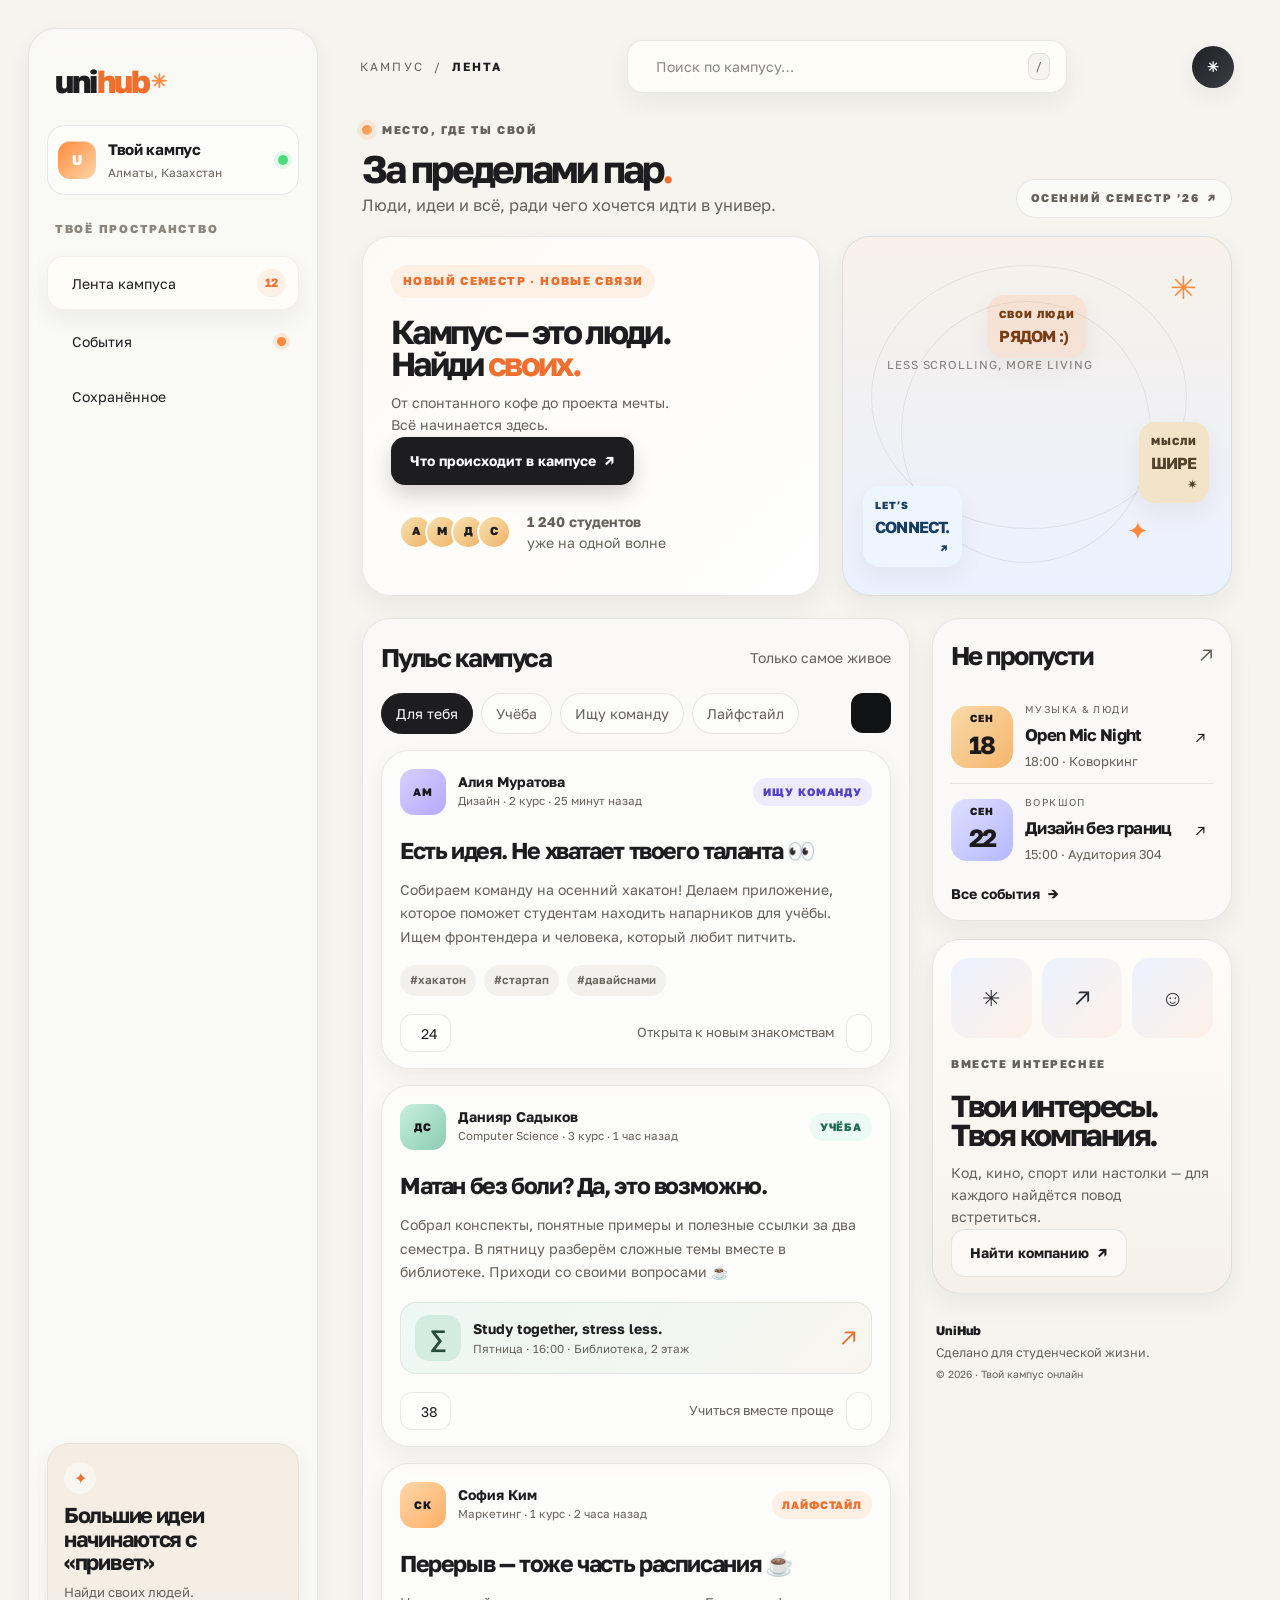
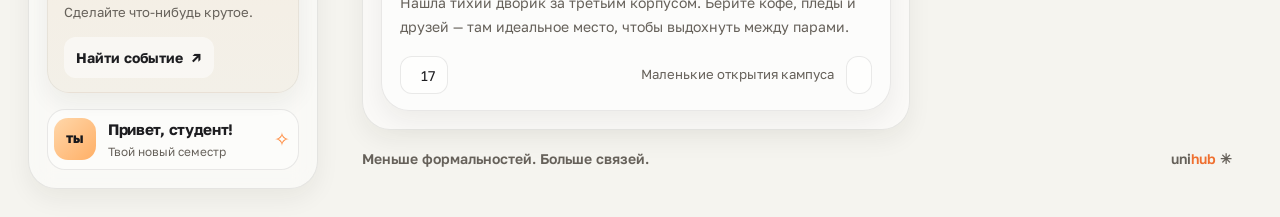
==== frontend/index.html @ 452364a5 "added css and html frontend" ====
<!DOCTYPE html>
<html lang="ru">
  <head>
    <meta charset="UTF-8" />
    <meta name="viewport" content="width=device-width, initial-scale=1" />
    <meta name="theme-color" content="#f5f4ef" />
    <title>UniHub — твой кампус, твои люди</title>
    <link rel="stylesheet" href="styles.css" />
    <script src="app.js" defer></script>
  </head>
  <body data-page="feed">
    <aside class="sidebar">
      <a class="logo" href="index.html" aria-label="UniHub — главная">
        uni<span>hub</span><i>✳</i>
      </a>

      <div class="campus">
        <span class="campus-icon">U</span>
        <div>
          <b>Твой кампус</b>
          <small>Алматы, Казахстан</small>
        </div>
        <span class="online-dot"></span>
      </div>

      <p class="nav-label">ТВОЁ ПРОСТРАНСТВО</p>

      <nav>
        <a class="nav-item active" href="index.html" aria-current="page">
          <i data-icon="grid"></i>Лента кампуса<span class="nav-count">12</span>
        </a>
        <a class="nav-item" href="events.html">
          <i data-icon="calendar"></i>События<span class="new-dot"></span>
        </a>
        <button class="nav-item" data-saved-toggle>
          <i data-icon="bookmark"></i>Сохранённое
        </button>
      </nav>

      <div class="sidebar-bottom">
        <div class="join-card">
          <span>✦</span>
          <h3>Большие идеи<br />начинаются с «привет»</h3>
          <p>Найди своих людей.<br />Сделайте что-нибудь крутое.</p>
          <a href="events.html">Найти событие <span>↗</span></a>
        </div>

        <div class="profile">
          <div class="avatar avatar-orange">ТЫ</div>
          <div>
            <b>Привет, студент!</b>
            <small>Твой новый семестр</small>
          </div>
          <span class="profile-star">✧</span>
        </div>
      </div>
    </aside>

    <div class="workspace">
      <header class="topbar">
        <div class="breadcrumb">Кампус <span>/</span> <b>Лента</b></div>

        <label class="search">
          <i data-icon="search"></i>
          <input type="search" id="search" placeholder="Поиск по кампусу…" aria-label="Поиск постов" />
          <kbd> / </kbd>
        </label>

        <a class="top-avatar" href="events.html" aria-label="Перейти к событиям">✳</a>
      </header>

      <main>
        <div class="page-heading">
          <div>
            <div class="eyebrow"><span></span> МЕСТО, ГДЕ ТЫ СВОЙ</div>
            <h1>За пределами пар<span class="orange">.</span></h1>
            <p>Люди, идеи и всё, ради чего хочется идти в универ.</p>
          </div>
          <span class="semester">ОСЕННИЙ СЕМЕСТР ’26 <span>↗</span></span>
        </div>

        <section class="hero">
          <div class="hero-copy">
            <span class="pill">НОВЫЙ СЕМЕСТР · НОВЫЕ СВЯЗИ</span>
            <h2>Кампус — это люди.<br />Найди <em>своих.</em></h2>
            <p>От спонтанного кофе до проекта мечты.<br />Всё начинается здесь.</p>
            <a class="button button-dark" href="events.html">Что происходит в кампусе <span>↗</span></a>

            <div class="hero-members">
              <div class="avatar-stack">
                <span>А</span>
                <span>М</span>
                <span>Д</span>
                <span>С</span>
              </div>
              <p><b>1 240 студентов</b><br />уже на одной волне</p>
            </div>
          </div>

          <div class="hero-art" aria-hidden="true">
            <div class="orbit orbit-one"></div>
            <div class="orbit orbit-two"></div>
            <span class="art-spark">✳</span>
            <div class="sticker sticker-blue">let’s<br /><b>connect.</b><span>↗</span></div>
            <div class="sticker sticker-cream">МЫСЛИ<br /><b>ШИРЕ</b><span>✷</span></div>
            <div class="sticker sticker-orange">свои люди<br /><b>рядом :)</b></div>
            <span class="art-note">less scrolling, more living</span>
            <span class="little-star">✦</span>
          </div>
        </section>

        <div class="content-columns">
          <section class="feed-section">
            <div class="section-heading">
              <h2>Пульс кампуса <span class="live-dot"></span></h2>
              <span class="muted">Только самое живое</span>
            </div>

            <div class="feed-toolbar">
              <div class="tabs" role="group" aria-label="Категории постов">
                <button class="selected" data-filter="all">Для тебя</button>
                <button data-filter="study">Учёба</button>
                <button data-filter="people">Ищу команду</button>
                <button data-filter="life">Лайфстайл</button>
              </div>

              <button class="square-button" id="compose" aria-label="Написать пост">
                <i data-icon="plus"></i>
              </button>
            </div>

            <div id="posts">
              <article class="post" data-category="people" data-id="team">
                <div class="post-author">
                  <div class="avatar avatar-purple">АМ</div>
                  <div>
                    <b>Алия Муратова</b>
                    <small>Дизайн · 2 курс <span>· 25 минут назад</span></small>
                  </div>
                  <span class="tag tag-purple">Ищу команду</span>
                </div>
                <h3>Есть идея. Не хватает твоего таланта 👀</h3>
                <p>
                  Собираем команду на осенний хакатон! Делаем приложение, которое поможет студентам находить напарников для учёбы.
                  Ищем фронтендера и человека, который любит питчить.
                </p>
                <div class="post-tags">
                  <span>#хакатон</span>
                  <span>#стартап</span>
                  <span>#давайснами</span>
                </div>
                <div class="post-footer">
                  <button class="like-button" aria-pressed="false" data-count="24">
                    <i data-icon="heart"></i><span>24</span>
                  </button>
                  <span class="post-note">Открыта к новым знакомствам</span>
                  <button class="save-button" aria-label="Сохранить пост" aria-pressed="false">
                    <i data-icon="bookmark"></i>
                  </button>
                </div>
              </article>

              <article class="post" data-category="study" data-id="study">
                <div class="post-author">
                  <div class="avatar avatar-green">ДС</div>
                  <div>
                    <b>Данияр Садыков</b>
                    <small>Computer Science · 3 курс <span>· 1 час назад</span></small>
                  </div>
                  <span class="tag tag-green">Учёба</span>
                </div>
                <h3>Матан без боли? Да, это возможно.</h3>
                <p>
                  Собрал конспекты, понятные примеры и полезные ссылки за два семестра. В пятницу разберём сложные темы вместе в библиотеке.
                  Приходи со своими вопросами ☕
                </p>
                <div class="study-banner">
                  <div class="book-icon">∑</div>
                  <div>
                    <b>Study together, stress less.</b>
                    <small>Пятница · 16:00 · Библиотека, 2 этаж</small>
                  </div>
                  <span>↗</span>
                </div>
                <div class="post-footer">
                  <button class="like-button" aria-pressed="false" data-count="38">
                    <i data-icon="heart"></i><span>38</span>
                  </button>
                  <span class="post-note">Учиться вместе проще</span>
                  <button class="save-button" aria-label="Сохранить пост" aria-pressed="false">
                    <i data-icon="bookmark"></i>
                  </button>
                </div>
              </article>

              <article class="post" data-category="life" data-id="coffee">
                <div class="post-author">
                  <div class="avatar avatar-orange">СК</div>
                  <div>
                    <b>София Ким</b>
                    <small>Маркетинг · 1 курс <span>· 2 часа назад</span></small>
                  </div>
                  <span class="tag tag-orange">Лайфстайл</span>
                </div>
                <h3>Перерыв — тоже часть расписания ☕</h3>
                <p>
                  Нашла тихий дворик за третьим корпусом. Берите кофе, пледы и друзей — там идеальное место, чтобы выдохнуть между парами.
                </p>
                <div class="post-footer">
                  <button class="like-button" aria-pressed="false" data-count="17">
                    <i data-icon="heart"></i><span>17</span>
                  </button>
                  <span class="post-note">Маленькие открытия кампуса</span>
                  <button class="save-button" aria-label="Сохранить пост" aria-pressed="false">
                    <i data-icon="bookmark"></i>
                  </button>
                </div>
              </article>
            </div>

            <p class="empty-state" hidden>Пока ничего нет. Попробуй другую категорию или запрос.</p>
          </section>

          <aside class="right-rail">
            <section class="upcoming">
              <div class="section-heading">
                <h2>Не пропусти</h2>
                <a href="events.html" aria-label="Все события">↗</a>
              </div>

              <a href="events.html#open-mic" class="mini-event">
                <div class="date-box">
                  <small>СЕН</small>
                  <b>18</b>
                </div>
                <div>
                  <span class="event-type">МУЗЫКА & ЛЮДИ</span>
                  <h3>Open Mic Night</h3>
                  <p>18:00 · Коворкинг</p>
                </div>
                <span>↗</span>
              </a>

              <a href="events.html#design" class="mini-event">
                <div class="date-box purple">
                  <small>СЕН</small>
                  <b>22</b>
                </div>
                <div>
                  <span class="event-type">ВОРКШОП</span>
                  <h3>Дизайн без границ</h3>
                  <p>15:00 · Аудитория 304</p>
                </div>
                <span>↗</span>
              </a>

              <a class="text-link" href="events.html">Все события <span>→</span></a>
            </section>

            <section class="community-card">
              <div class="community-art" aria-hidden="true">
                <span>✳</span>
                <span>↗</span>
                <span>☺</span>
              </div>
              <span class="eyebrow">ВМЕСТЕ ИНТЕРЕСНЕЕ</span>
              <h2>Твои интересы.<br />Твоя компания.</h2>
              <p>Код, кино, спорт или настолки — для каждого найдётся повод встретиться.</p>
              <a href="events.html" class="button button-outline">Найти компанию <span>↗</span></a>
            </section>

            <div class="rail-footer">
              <a href="index.html">UniHub</a>
              <span>Сделано для студенческой жизни.</span>
              <small>© 2026 · Твой кампус онлайн</small>
            </div>
          </aside>
        </div>

        <footer class="page-footer">
          <span>Меньше формальностей. Больше связей.</span>
          <span>uni<span class="orange">hub</span> ✳</span>
        </footer>
      </main>
    </div>

    <dialog id="post-dialog">
      <form id="post-form">
        <div class="section-heading">
          <h2>Что нового?</h2>
          <button type="button" class="square-button" id="close-dialog" aria-label="Закрыть">×</button>
        </div>
        <p class="muted">Поделись идеей со своим кампусом.</p>

        <label>
          Заголовок
          <input name="title" required maxlength="100" placeholder="С чего всё начинается…" />
        </label>

        <label>
          Категория
          <select name="category">
            <option value="people">Ищу команду</option>
            <option value="study">Учёба</option>
            <option value="life">Лайфстайл</option>
          </select>
        </label>

        <label>
          Твой пост
          <textarea name="body" required maxlength="1500" rows="5" placeholder="Расскажи чуть больше"></textarea>
        </label>

        <p class="demo-note">Деморежим: пост сохранится только в этом браузере.</p>
        <button class="button button-dark" type="submit">Опубликовать <span>↗</span></button>
      </form>
    </dialog>

    <div class="toast" role="status"></div>
  </body>
</html>
---- frontend/styles.css ----
@import url('https://fonts.googleapis.com/css2?family=Golos+Text:wght@400;500;600;700;800;900&display=swap');
:root {
  --bg: #f5f4ef;
  --panel: #fffdf8;
  --panel-strong: #f1efe9;
  --panel-soft: #f9f6f0;
  --card: #ffffff;
  --ink: #1d1d20;
  --muted: #66615a;
  --line: rgba(25, 25, 28, 0.09);
  --shadow: 0 18px 38px rgba(32, 26, 18, 0.08);
  --shadow-soft: 0 10px 24px rgba(32, 26, 18, 0.06);
  --orange: #ff8a3d;
  --orange-deep: #ef6f2f;
  --orange-soft: #fff0e6;
  --purple: #9d8dff;
  --purple-soft: #efebff;
  --green: #8bcbb2;
  --green-soft: #ebfaf4;
  --blue: #7db7ff;
  --blue-soft: #edf5ff;
  --cream: #f3e4c9;
  --brown: #3d2c1d;
  --radius-xl: 28px;
  --radius-lg: 20px;
  --radius-md: 14px;
  --radius-sm: 10px;
}

* {
  box-sizing: border-box;
}

html {
  scroll-behavior: smooth;
}

body {
  margin: 0;
  min-height: 100vh;
  background: var(--bg);
  color: var(--ink);
  font-family: 'Golos Text', Arial, sans-serif;
  font-size: 14px;
  line-height: 1.5;
}

a,
button,
input,
textarea,
select {
  font: inherit;
}

a {
  color: inherit;
  text-decoration: none;
}

button,
input,
textarea,
select {
  border: none;
  background: none;
}

img,
svg {
  display: block;
  max-width: 100%;
}

svg {
  width: 18px;
  height: 18px;
}

body[data-page="feed"],
body[data-page="events"] {
  display: flex;
  gap: 24px;
  padding: 28px;
}

.sidebar {
  width: 290px;
  flex-shrink: 0;
  background: rgba(255, 255, 255, 0.42);
  border: 1px solid var(--line);
  border-radius: var(--radius-xl);
  box-shadow: var(--shadow-soft);
  padding: 22px 18px 18px;
  display: flex;
  flex-direction: column;
  gap: 18px;
  backdrop-filter: blur(12px);
}

.logo {
  display: inline-flex;
  align-items: center;
  gap: 2px;
  font-size: 2rem;
  font-weight: 800;
  letter-spacing: -0.07em;
  padding: 6px 8px 2px;
}

.logo span {
  color: var(--orange-deep);
}

.logo i {
  color: var(--orange);
  font-style: normal;
  font-size: 1.2rem;
}

.campus {
  display: flex;
  align-items: center;
  gap: 12px;
  padding: 12px 10px;
  border: 1px solid var(--line);
  border-radius: 18px;
  background: rgba(255, 255, 255, 0.48);
}

.campus-icon {
  width: 38px;
  height: 38px;
  border-radius: 12px;
  display: grid;
  place-items: center;
  background: linear-gradient(135deg, var(--orange), #ffd7a7);
  color: #fff;
  font-weight: 800;
  box-shadow: inset 0 1px 0 rgba(255, 255, 255, 0.5);
}

.campus b,
.profile b {
  display: block;
  font-size: 0.95rem;
  letter-spacing: -0.02em;
}

.campus small,
.profile small {
  color: var(--muted);
  font-size: 0.74rem;
}

.online-dot {
  width: 10px;
  height: 10px;
  margin-left: auto;
  border-radius: 50%;
  background: #4ddc7d;
  box-shadow: 0 0 0 4px rgba(77, 220, 125, 0.15);
}

.nav-label {
  margin: 8px 8px 0;
  color: #8d867d;
  font-size: 0.72rem;
  font-weight: 800;
  letter-spacing: 0.15em;
}

nav {
  display: flex;
  flex-direction: column;
  gap: 8px;
}

.nav-item {
  position: relative;
  width: 100%;
  display: flex;
  align-items: center;
  gap: 10px;
  border: 1px solid transparent;
  border-radius: 16px;
  padding: 12px 12px 12px 14px;
  background: transparent;
  color: var(--ink);
  cursor: pointer;
  transition: 0.2s ease;
  text-align: left;
}

.nav-item:hover {
  background: rgba(255, 255, 255, 0.5);
  border-color: var(--line);
}

.nav-item.active {
  background: var(--panel);
  border-color: rgba(25, 25, 28, 0.06);
  box-shadow: var(--shadow-soft);
}

.nav-item svg {
  width: 17px;
  height: 17px;
  color: #38312d;
}

.nav-count,
.new-dot {
  margin-left: auto;
}

.nav-count {
  min-width: 28px;
  height: 28px;
  padding: 0 8px;
  display: grid;
  place-items: center;
  border-radius: 999px;
  background: var(--orange-soft);
  color: var(--orange-deep);
  font-size: 0.75rem;
  font-weight: 700;
}

.new-dot {
  width: 9px;
  height: 9px;
  border-radius: 50%;
  background: var(--orange);
  box-shadow: 0 0 0 4px rgba(255, 138, 61, 0.15);
}

.sidebar-bottom {
  margin-top: auto;
  display: flex;
  flex-direction: column;
  gap: 16px;
}

.join-card {
  background: linear-gradient(180deg, #f6ede2, #f3f0e8);
  border: 1px solid rgba(27, 22, 15, 0.06);
  border-radius: 22px;
  padding: 18px 16px 14px;
  box-shadow: var(--shadow-soft);
}

.join-card > span {
  display: inline-flex;
  width: 32px;
  height: 32px;
  border-radius: 50%;
  align-items: center;
  justify-content: center;
  background: rgba(255, 255, 255, 0.45);
  color: var(--orange-deep);
  font-size: 1rem;
}

.join-card h3 {
  margin: 10px 0 8px;
  font-size: 1.35rem;
  line-height: 1.1;
  letter-spacing: -0.06em;
}

.join-card p {
  margin: 0;
  font-size: 0.82rem;
  color: var(--muted);
  line-height: 1.5;
}

.join-card a {
  display: inline-flex;
  align-items: center;
  gap: 8px;
  margin-top: 14px;
  padding: 10px 12px;
  border-radius: 12px;
  background: rgba(255, 255, 255, 0.52);
  font-weight: 700;
}

.profile {
  display: flex;
  align-items: center;
  gap: 12px;
  padding: 8px 8px 8px 6px;
  border-radius: 18px;
  background: rgba(255, 255, 255, 0.45);
  border: 1px solid var(--line);
}

.avatar {
  width: 42px;
  height: 42px;
  border-radius: 14px;
  display: grid;
  place-items: center;
  font-size: 0.68rem;
  font-weight: 800;
  letter-spacing: 0.06em;
  color: #17171b;
  background: linear-gradient(135deg, #f9cf8c, #f5b26a);
}

.avatar-orange {
  background: linear-gradient(135deg, #ffd7aa, #ffaf66);
}

.avatar-purple {
  background: linear-gradient(135deg, #d8d0ff, #b5a8ff);
}

.avatar-green {
  background: linear-gradient(135deg, #c9f0de, #8bcbb2);
}

.profile-star {
  margin-left: auto;
  color: var(--orange);
  font-size: 1.2rem;
}

.workspace {
  flex: 1;
  min-width: 0;
}

.topbar {
  display: flex;
  align-items: center;
  justify-content: space-between;
  gap: 18px;
  padding: 12px 18px 18px;
}

.breadcrumb {
  display: inline-flex;
  align-items: center;
  gap: 10px;
  font-size: 0.74rem;
  color: var(--muted);
  text-transform: uppercase;
  letter-spacing: 0.18em;
}

.breadcrumb b {
  color: var(--ink);
}

.search {
  width: min(440px, 100%);
  display: flex;
  align-items: center;
  gap: 10px;
  padding: 12px 16px;
  border: 1px solid var(--line);
  border-radius: 16px;
  background: var(--panel);
  box-shadow: var(--shadow-soft);
}

.search svg {
  color: var(--muted);
}

.search input {
  flex: 1;
  min-width: 0;
  color: var(--ink);
}

.search input::placeholder {
  color: rgba(29, 29, 32, 0.52);
}

.search kbd {
  padding: 4px 7px;
  border-radius: 8px;
  border: 1px solid var(--line);
  background: #f5f4f1;
  color: var(--muted);
  font-family: inherit;
  font-size: 0.72rem;
}

.top-avatar {
  width: 42px;
  height: 42px;
  display: grid;
  place-items: center;
  border-radius: 50%;
  background: linear-gradient(135deg, #1f2025, #3a3d42);
  color: #fff;
  box-shadow: var(--shadow-soft);
  font-weight: 700;
}

main {
  padding: 0 2px 10px;
}

.page-heading {
  display: flex;
  align-items: flex-end;
  justify-content: space-between;
  gap: 16px;
  padding: 8px 18px 0;
}

.eyebrow {
  display: inline-flex;
  align-items: center;
  gap: 10px;
  color: var(--muted);
  font-size: 0.7rem;
  font-weight: 800;
  letter-spacing: 0.14em;
  text-transform: uppercase;
}

.eyebrow span {
  width: 10px;
  height: 10px;
  border-radius: 50%;
  background: linear-gradient(135deg, var(--orange), #ffb476);
  box-shadow: 0 0 0 5px rgba(255, 138, 61, 0.12);
}

.page-heading h1 {
  margin: 10px 0 6px;
  font-size: clamp(2.4rem, 2.8vw, 4.1rem);
  letter-spacing: -0.08em;
  line-height: 0.96;
}

.page-heading p {
  margin: 0;
  color: var(--muted);
  font-size: 1.02rem;
}

.orange {
  color: var(--orange-deep);
}

.semester {
  display: inline-flex;
  align-items: center;
  gap: 8px;
  padding: 10px 14px;
  border: 1px solid var(--line);
  border-radius: 999px;
  background: rgba(255, 255, 255, 0.5);
  color: var(--muted);
  font-size: 0.7rem;
  font-weight: 800;
  letter-spacing: 0.14em;
  text-transform: uppercase;
}

.hero {
  display: grid;
  grid-template-columns: 1.08fr 0.92fr;
  gap: 22px;
  padding: 18px 18px 0;
}

.hero-copy,
.community-card,
.featured-copy,
.event-card,
.post,
.bottom-banner,
.upcoming,
.feed-section {
  background: rgba(255, 255, 255, 0.48);
  border: 1px solid var(--line);
  border-radius: var(--radius-xl);
  box-shadow: var(--shadow-soft);
}

.hero-copy {
  padding: 28px 28px 22px;
  background: linear-gradient(135deg, #fdfaf5 0%, #fff 100%);
}

.pill {
  display: inline-flex;
  align-items: center;
  padding: 8px 12px;
  border-radius: 999px;
  background: var(--orange-soft);
  color: var(--orange-deep);
  font-size: 0.72rem;
  font-weight: 800;
  letter-spacing: 0.12em;
  text-transform: uppercase;
}

.hero-copy h2,
.featured-copy h2,
.community-card h2,
.bottom-banner h2 {
  margin: 18px 0 12px;
  font-size: clamp(2rem, 2.6vw, 3.2rem);
  line-height: 0.96;
  letter-spacing: -0.08em;
}

.hero-copy p,
.featured-copy p,
.community-card p,
.bottom-banner p {
  margin: 0;
  color: var(--muted);
  line-height: 1.6;
}

.hero-copy em {
  font-style: normal;
  color: var(--orange-deep);
}

.button {
  display: inline-flex;
  align-items: center;
  justify-content: center;
  gap: 8px;
  min-height: 48px;
  padding: 0 18px;
  border-radius: 14px;
  border: 1px solid transparent;
  font-weight: 700;
  cursor: pointer;
  transition: transform 0.2s ease, box-shadow 0.2s ease;
}

.button:hover,
.square-button:hover,
.rsvp:hover,
.like-button:hover,
.save-button:hover,
.tabs button:hover {
  transform: translateY(-1px);
}

.button-dark {
  background: #1d1d20;
  color: #fff;
  box-shadow: 0 10px 20px rgba(29, 29, 32, 0.18);
}

.button-outline {
  background: rgba(255, 255, 255, 0.5);
  border-color: var(--line);
}

.hero-members {
  margin-top: 26px;
  display: flex;
  align-items: center;
  gap: 16px;
}

.avatar-stack {
  display: flex;
  align-items: center;
  padding-left: 8px;
}

.avatar-stack span {
  width: 34px;
  height: 34px;
  margin-left: -8px;
  display: grid;
  place-items: center;
  border-radius: 50%;
  border: 2px solid var(--panel);
  background: linear-gradient(135deg, #f7e1b2, #f0b265);
  font-size: 0.72rem;
  font-weight: 800;
}

.avatar-stack span:first-child {
  margin-left: 0;
}

.hero-members p {
  margin: 0;
  color: var(--muted);
  line-height: 1.5;
}

.hero-art {
  position: relative;
  min-height: 360px;
  overflow: hidden;
  border-radius: var(--radius-xl);
  border: 1px solid var(--line);
  background: linear-gradient(180deg, #f7f1e9, #ebf1ff 100%);
  box-shadow: var(--shadow-soft);
}

.orbit {
  position: absolute;
  border-radius: 50%;
  border: 1px solid rgba(25, 25, 28, 0.08);
}

.orbit-one {
  inset: 28px 44px 66px 28px;
}

.orbit-two {
  inset: 64px 80px 32px 58px;
}

.art-spark {
  position: absolute;
  top: 26px;
  right: 34px;
  font-size: 2rem;
  color: var(--orange);
}

.sticker {
  position: absolute;
  display: flex;
  flex-direction: column;
  gap: 2px;
  font-size: 0.64rem;
  text-transform: uppercase;
  letter-spacing: 0.1em;
  font-weight: 800;
  padding: 12px 12px 10px;
  border-radius: 16px;
  box-shadow: var(--shadow-soft);
}

.sticker b {
  letter-spacing: -0.05em;
  font-size: 1rem;
}

.sticker span {
  margin-left: auto;
}

.sticker-blue {
  left: 20px;
  bottom: 28px;
  background: var(--blue-soft);
  color: #173d63;
}

.sticker-cream {
  right: 22px;
  bottom: 92px;
  background: var(--cream);
  color: #52412b;
}

.sticker-orange {
  left: 50%;
  top: 58px;
  transform: translateX(-50%);
  background: rgba(255, 138, 61, 0.14);
  color: #783d12;
}

.art-note {
  position: absolute;
  left: 44px;
  top: 120px;
  color: rgba(29, 29, 32, 0.55);
  font-size: 0.72rem;
  letter-spacing: 0.08em;
  text-transform: uppercase;
}

.little-star {
  position: absolute;
  right: 82px;
  bottom: 44px;
  color: var(--orange);
  font-size: 1.6rem;
}

.content-columns {
  display: grid;
  grid-template-columns: minmax(0, 1.55fr) minmax(300px, 0.7fr);
  gap: 22px;
  padding: 22px 18px 0;
}

.feed-section {
  padding: 20px 18px 18px;
}

.section-heading {
  display: flex;
  align-items: center;
  justify-content: space-between;
  gap: 14px;
  margin-bottom: 16px;
}

.section-heading h2 {
  margin: 0;
  font-size: clamp(1.4rem, 2vw, 1.9rem);
  letter-spacing: -0.06em;
}

.section-heading a {
  color: var(--muted);
  font-size: 1.2rem;
}

.feed-toolbar,
.events-toolbar {
  display: flex;
  align-items: center;
  justify-content: space-between;
  gap: 12px;
  margin-bottom: 16px;
}

.tabs {
  display: flex;
  flex-wrap: wrap;
  gap: 8px;
}

.tabs button {
  padding: 9px 14px;
  border: 1px solid var(--line);
  border-radius: 999px;
  background: rgba(255, 255, 255, 0.45);
  color: var(--muted);
  cursor: pointer;
  transition: 0.2s ease;
}

.tabs button.selected {
  background: #1d1d20;
  border-color: #1d1d20;
  color: #fff;
}

.square-button {
  width: 40px;
  height: 40px;
  display: grid;
  place-items: center;
  border-radius: 12px;
  background: #111214;
  color: #fff;
  cursor: pointer;
}

#posts,
.event-grid {
  display: grid;
  gap: 16px;
}

.post {
  padding: 18px 18px 16px;
}

.post-author {
  display: flex;
  align-items: center;
  gap: 12px;
}

.post-author .avatar {
  width: 46px;
  height: 46px;
}

.post-author b {
  display: block;
  line-height: 1.2;
}

.post-author small {
  display: block;
  color: var(--muted);
  font-size: 0.72rem;
  margin-top: 2px;
}

.tag {
  display: inline-flex;
  align-items: center;
  justify-content: center;
  min-height: 28px;
  margin-left: auto;
  padding: 6px 10px;
  border-radius: 999px;
  font-size: 0.68rem;
  font-weight: 800;
  letter-spacing: 0.08em;
  text-transform: uppercase;
}

.tag-purple {
  background: var(--purple-soft);
  color: #5143c9;
}

.tag-green {
  background: var(--green-soft);
  color: #236b53;
}

.tag-orange {
  background: var(--orange-soft);
  color: var(--orange-deep);
}

.post h3 {
  margin: 18px 0 10px;
  font-size: clamp(1.4rem, 1.8vw, 2rem);
  letter-spacing: -0.06em;
}

.post p {
  margin: 0;
  color: var(--muted);
  line-height: 1.7;
}

.post-tags {
  display: flex;
  flex-wrap: wrap;
  gap: 8px;
  margin-top: 16px;
}

.post-tags span {
  padding: 7px 10px;
  border-radius: 999px;
  background: #f3f1ee;
  color: var(--muted);
  font-size: 0.72rem;
  font-weight: 600;
}

.study-banner {
  display: flex;
  align-items: center;
  gap: 12px;
  margin-top: 18px;
  padding: 12px 14px;
  border-radius: 16px;
  border: 1px solid rgba(25, 25, 28, 0.07);
  background: linear-gradient(135deg, #edf8f4, #f8f5ef);
}

.book-icon {
  width: 46px;
  height: 46px;
  border-radius: 14px;
  display: grid;
  place-items: center;
  background: rgba(139, 203, 178, 0.28);
  color: #284b3e;
  font-size: 1.5rem;
  font-weight: 800;
}

.study-banner b,
.study-banner small {
  display: block;
}

.study-banner small {
  color: var(--muted);
  margin-top: 2px;
}

.study-banner > span {
  margin-left: auto;
  font-size: 1.4rem;
  color: var(--orange-deep);
}

.post-footer {
  display: flex;
  align-items: center;
  gap: 12px;
  margin-top: 18px;
}

.like-button,
.save-button {
  display: inline-flex;
  align-items: center;
  justify-content: center;
  gap: 8px;
  border-radius: 12px;
  border: 1px solid var(--line);
  background: rgba(255, 255, 255, 0.52);
  color: var(--ink);
  cursor: pointer;
  min-height: 38px;
  padding: 0 12px;
}

.like-button[aria-pressed="true"] {
  color: #e75656;
  background: #fff0f0;
  border-color: rgba(231, 86, 86, 0.2);
}

.save-button[aria-pressed="true"] {
  color: #1d1d20;
  background: #f0efe9;
}

.post-note {
  margin-left: auto;
  color: var(--muted);
  font-size: 0.82rem;
}

.empty-state {
  margin: 12px 0 0;
  padding: 14px 16px;
  border: 1px dashed var(--line);
  border-radius: 14px;
  color: var(--muted);
  text-align: center;
}

.right-rail {
  display: flex;
  flex-direction: column;
  gap: 18px;
}

.upcoming,
.community-card {
  padding: 18px 18px 16px;
}

.mini-event {
  display: grid;
  grid-template-columns: 62px minmax(0, 1fr) 18px;
  align-items: center;
  gap: 12px;
  padding: 12px 0;
  border-top: 1px solid var(--line);
}

.mini-event:first-of-type {
  border-top: none;
}

.date-box {
  display: flex;
  flex-direction: column;
  align-items: center;
  justify-content: center;
  width: 62px;
  height: 62px;
  border-radius: 16px;
  background: linear-gradient(135deg, #f9d9a7, #f5b66f);
  color: #1b1a18;
  text-transform: uppercase;
}

.date-box.purple {
  background: linear-gradient(135deg, #dfe0ff, #b4b8ff);
}

.date-box small {
  font-size: 0.64rem;
  font-weight: 800;
  letter-spacing: 0.12em;
}

.date-box b {
  font-size: 1.55rem;
  letter-spacing: -0.08em;
}

.event-type {
  display: block;
  color: var(--muted);
  font-size: 0.62rem;
  line-height: 1.4;
  text-transform: uppercase;
  letter-spacing: 0.14em;
}

.mini-event h3 {
  margin: 6px 0 4px;
  font-size: 1.05rem;
  letter-spacing: -0.04em;
}

.mini-event p {
  margin: 0;
  font-size: 0.8rem;
  color: var(--muted);
}

.text-link {
  display: inline-flex;
  align-items: center;
  gap: 8px;
  margin-top: 6px;
  color: var(--ink);
  font-weight: 700;
}

.community-art {
  display: grid;
  grid-template-columns: repeat(3, 1fr);
  gap: 10px;
  margin-bottom: 14px;
}

.community-art span {
  display: grid;
  place-items: center;
  aspect-ratio: 1;
  border-radius: 18px;
  font-size: 1.4rem;
  background: linear-gradient(135deg, #ecf2ff, #fef1e7);
  color: #2b2f35;
}

.community-card {
  background: linear-gradient(180deg, #fffdf9 0%, #f5f0ea 100%);
}

.community-card h2 {
  font-size: clamp(1.9rem, 2vw, 2.7rem);
}

.rail-footer {
  display: flex;
  flex-direction: column;
  gap: 4px;
  padding: 10px 4px 0;
  color: var(--muted);
  font-size: 0.78rem;
}

.rail-footer a {
  font-weight: 800;
  color: var(--ink);
}

.page-footer {
  display: flex;
  align-items: center;
  justify-content: space-between;
  gap: 16px;
  padding: 18px 18px 10px;
  color: var(--muted);
  font-weight: 600;
}

.event-hero {
  display: grid;
  grid-template-columns: 0.95fr 1.05fr;
  gap: 24px;
  padding: 18px 18px 0;
}

.featured-art {
  position: relative;
  min-height: 360px;
  padding: 18px 18px 16px;
  border-radius: var(--radius-xl);
  background: linear-gradient(160deg, #1d1d20 0%, #292a2f 42%, #4d3c36 100%);
  border: 1px solid rgba(255, 255, 255, 0.08);
  box-shadow: var(--shadow);
  overflow: hidden;
  color: #fff;
}

.poster-top,
.poster-bottom {
  display: flex;
  align-items: center;
  justify-content: space-between;
  font-size: 0.7rem;
  letter-spacing: 0.16em;
  text-transform: uppercase;
  opacity: 0.82;
}

.poster-title {
  margin-top: 34px;
  font-size: clamp(2.8rem, 4vw, 4.3rem);
  line-height: 0.8;
  letter-spacing: -0.08em;
  font-weight: 900;
}

.poster-title span {
  color: #ffb479;
}

.poster-star {
  display: inline-block;
  margin-left: 12px;
  color: #ff9f5a;
}

.poster-bottom {
  position: absolute;
  left: 18px;
  right: 18px;
  bottom: 18px;
}

.featured-copy {
  padding: 22px 22px 18px;
  background: linear-gradient(180deg, #fffdf8, #f7f4ef);
}

.event-meta {
  display: flex;
  flex-wrap: wrap;
  gap: 12px 18px;
  margin-top: 18px;
  color: var(--muted);
  font-size: 0.9rem;
}

.event-meta span {
  display: inline-flex;
  align-items: center;
  gap: 8px;
}

.featured-bottom {
  display: flex;
  align-items: center;
  justify-content: space-between;
  gap: 12px;
  margin-top: 22px;
}

.featured-bottom span {
  color: var(--muted);
  font-size: 0.8rem;
  line-height: 1.5;
}

.events-section {
  padding: 18px 18px 0;
}

.events-section > .section-heading {
  margin-bottom: 18px;
}

.small-count {
  color: var(--orange-deep);
}

.my-events {
  display: inline-flex;
  align-items: center;
  gap: 8px;
  border: 1px solid var(--line);
  border-radius: 999px;
  padding: 9px 12px;
  background: rgba(255, 255, 255, 0.5);
  color: var(--ink);
  cursor: pointer;
}

.my-events span {
  display: inline-grid;
  place-items: center;
  min-width: 20px;
  height: 20px;
  border-radius: 50%;
  background: var(--orange-soft);
  color: var(--orange-deep);
  font-size: 0.7rem;
  font-weight: 800;
}

.event-grid {
  grid-template-columns: repeat(2, minmax(0, 1fr));
}

.event-card {
  overflow: hidden;
}

.event-art {
  position: relative;
  min-height: 180px;
  padding: 16px 16px 14px;
  display: flex;
  flex-direction: column;
  justify-content: space-between;
  border-bottom: 1px solid rgba(25, 25, 28, 0.05);
}

.art-mic {
  background: linear-gradient(160deg, #f6eeeb, #f2d0a4);
}

.art-design {
  background: linear-gradient(160deg, #ebf3ff, #dfe8ff);
}

.art-coffee {
  background: linear-gradient(160deg, #efe9ed, #f7d5d0);
}

.art-sport {
  background: linear-gradient(160deg, #f1f5e6, #dfe9c0);
}

.art-code {
  background: linear-gradient(160deg, #101214, #2d4041);
  color: #f3f4f5;
}

.art-movie {
  background: linear-gradient(160deg, #f5e8dd, #f0c69d);
}

.art-label {
  display: block;
  max-width: 68%;
  font-size: 0.6rem;
  font-weight: 800;
  letter-spacing: 0.12em;
  text-transform: uppercase;
  line-height: 1.4;
}

.event-art b {
  display: block;
  font-size: clamp(1.8rem, 2vw, 2.4rem);
  line-height: 0.9;
  letter-spacing: -0.08em;
}

.art-number {
  position: absolute;
  right: 16px;
  bottom: 52px;
  font-size: 0.9rem;
  font-weight: 800;
  opacity: 0.8;
}

.event-badge {
  position: absolute;
  right: 16px;
  bottom: 14px;
  padding: 7px 8px;
  border-radius: 999px;
  background: rgba(255, 255, 255, 0.7);
  color: #222;
  font-size: 0.62rem;
  font-weight: 800;
  letter-spacing: 0.08em;
  text-transform: uppercase;
}

.design-shapes {
  position: absolute;
  right: 18px;
  top: 16px;
  display: grid;
  grid-template-columns: repeat(2, 22px);
  gap: 8px;
}

.design-shapes span {
  width: 22px;
  height: 22px;
  border-radius: 8px;
  background: rgba(255, 255, 255, 0.76);
  border: 1px solid rgba(25, 25, 28, 0.06);
}

.event-card-body {
  padding: 16px 16px 18px;
}

.event-card-top {
  display: flex;
  align-items: center;
  justify-content: space-between;
  gap: 8px;
  color: var(--muted);
  font-size: 0.72rem;
}

.event-card h3 {
  margin: 14px 0 8px;
  font-size: clamp(1.4rem, 2vw, 1.8rem);
  letter-spacing: -0.06em;
}

.event-card p {
  margin: 0;
  color: var(--muted);
  line-height: 1.5;
}

.card-location {
  display: inline-flex;
  align-items: center;
  gap: 8px;
  margin-top: 14px;
  font-size: 0.8rem;
  color: var(--muted);
}

.card-bottom {
  display: flex;
  align-items: center;
  justify-content: space-between;
  gap: 12px;
  margin-top: 18px;
  color: var(--muted);
  font-size: 0.74rem;
}

.rsvp {
  display: inline-flex;
  align-items: center;
  justify-content: center;
  gap: 8px;
  min-height: 38px;
  padding: 0 14px;
  border: 1px solid rgba(25, 25, 28, 0.12);
  border-radius: 12px;
  background: #1b1c20;
  color: #fff;
  font-weight: 700;
  cursor: pointer;
}

.rsvp[aria-pressed="true"] {
  background: #ebf8ee;
  border-color: rgba(88, 167, 111, 0.2);
  color: #1e5d39;
}

.bottom-banner {
  margin: 18px 18px 0;
  padding: 18px 20px;
  display: flex;
  align-items: center;
  justify-content: space-between;
  gap: 18px;
  background: linear-gradient(135deg, #fffdf8, #f2efe9);
}

.bottom-banner > span {
  display: grid;
  place-items: center;
  width: 50px;
  height: 50px;
  border-radius: 16px;
  background: rgba(255, 138, 61, 0.12);
  color: var(--orange-deep);
  font-size: 1.5rem;
}

.bottom-banner h2 {
  margin: 0 0 4px;
  font-size: clamp(1.7rem, 2.2vw, 2.5rem);
}

.demo-note {
  margin: 12px 18px 0;
  color: var(--muted);
  font-size: 0.76rem;
}

.toast {
  position: fixed;
  right: 28px;
  bottom: 28px;
  padding: 12px 16px;
  border-radius: 12px;
  background: rgba(29, 29, 32, 0.96);
  color: #fff;
  font-size: 0.82rem;
  opacity: 0;
  transform: translateY(12px);
  pointer-events: none;
  transition: opacity 0.18s ease, transform 0.18s ease;
  box-shadow: var(--shadow);
}

.toast.visible {
  opacity: 1;
  transform: translateY(0);
}

#post-dialog {
  width: min(540px, calc(100vw - 32px));
  border: none;
  border-radius: 24px;
  background: #fffdf7;
  box-shadow: 0 30px 60px rgba(17, 17, 18, 0.18);
  padding: 0;
}

#post-dialog::backdrop {
  background: rgba(17, 17, 18, 0.45);
}

#post-form {
  display: flex;
  flex-direction: column;
  gap: 14px;
  padding: 20px 20px 18px;
}

#post-form .section-heading {
  margin-bottom: 0;
}

#post-form label {
  display: flex;
  flex-direction: column;
  gap: 8px;
  color: var(--ink);
  font-weight: 600;
}

#post-form input,
#post-form textarea,
#post-form select {
  width: 100%;
  padding: 12px 14px;
  border: 1px solid var(--line);
  border-radius: 12px;
  background: rgba(245, 244, 239, 0.7);
  color: var(--ink);
  resize: vertical;
}

#post-form button[type="submit"] {
  margin-top: 4px;
}

#close-dialog {
  width: 36px;
  height: 36px;
  border-radius: 10px;
  background: rgba(25, 25, 28, 0.05);
  color: var(--ink);
}

.muted {
  color: var(--muted);
}

[hidden] {
  display: none !important;
}

@media (max-width: 1100px) {
  body[data-page="feed"],
  body[data-page="events"] {
    flex-direction: column;
    padding: 18px;
  }

  .sidebar {
    width: 100%;
  }

  .content-columns,
  .hero,
  .event-hero,
  .event-grid {
    grid-template-columns: 1fr;
  }
}

@media (max-width: 700px) {
  .topbar,
  .page-heading,
  .feed-toolbar,
  .events-toolbar,
  .bottom-banner,
  .featured-bottom {
    flex-direction: column;
    align-items: flex-start;
  }

  .search {
    width: 100%;
  }

  .page-heading,
  .topbar,
  .hero,
  .content-columns,
  .feed-section,
  .event-hero,
  .events-section {
    padding-left: 12px;
    padding-right: 12px;
  }

  .post-author {
    align-items: flex-start;
  }

  .tag {
    margin-left: 0;
  }

  .hero-copy,
  .community-card,
  .featured-copy,
  .upcoming {
    padding-left: 16px;
    padding-right: 16px;
  }

  .bottom-banner {
    margin-left: 12px;
    margin-right: 12px;
  }
}
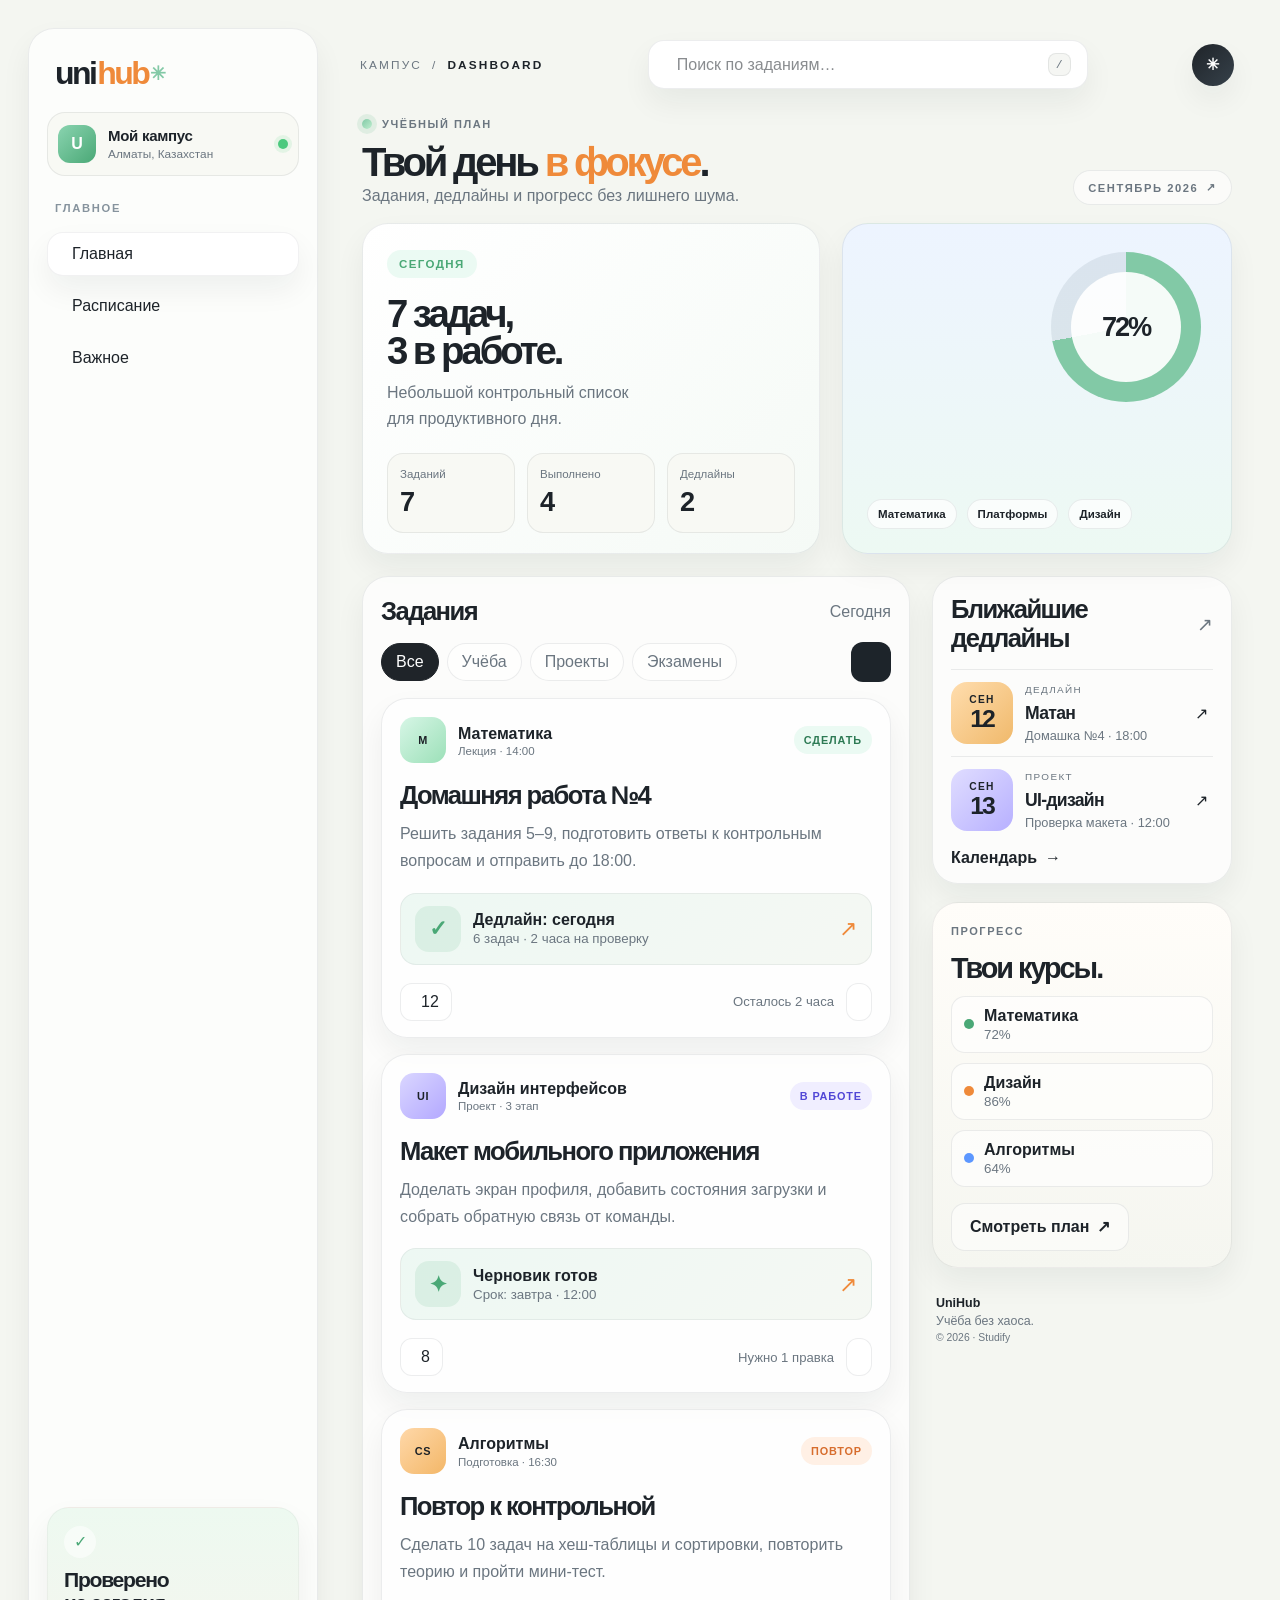
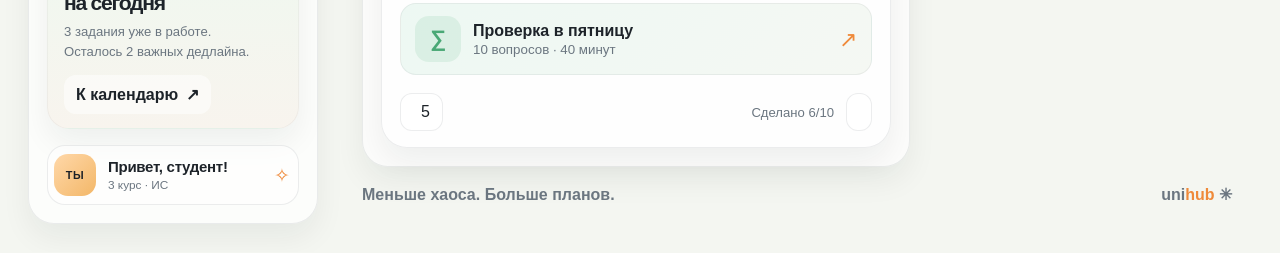
==== commit 75ba268f: "." ====
--- a/frontend/index.html
+++ b/frontend/index.html
@@ -3,8 +3,8 @@
   <head>
     <meta charset="UTF-8" />
     <meta name="viewport" content="width=device-width, initial-scale=1" />
-    <meta name="theme-color" content="#f5f4ef" />
-    <title>UniHub — твой кампус, твои люди</title>
+    <meta name="theme-color" content="#f5f5f2" />
+    <title>UniHub — трекер заданий</title>
     <link rel="stylesheet" href="styles.css" />
     <script src="app.js" defer></script>
   </head>
@@ -17,39 +17,39 @@
       <div class="campus">
         <span class="campus-icon">U</span>
         <div>
-          <b>Твой кампус</b>
+          <b>Мой кампус</b>
           <small>Алматы, Казахстан</small>
         </div>
         <span class="online-dot"></span>
       </div>
 
-      <p class="nav-label">ТВОЁ ПРОСТРАНСТВО</p>
+      <p class="nav-label">ГЛАВНОЕ</p>
 
       <nav>
         <a class="nav-item active" href="index.html" aria-current="page">
-          <i data-icon="grid"></i>Лента кампуса<span class="nav-count">12</span>
+          <i data-icon="grid"></i>Главная
         </a>
         <a class="nav-item" href="events.html">
-          <i data-icon="calendar"></i>События<span class="new-dot"></span>
+          <i data-icon="calendar"></i>Расписание
         </a>
         <button class="nav-item" data-saved-toggle>
-          <i data-icon="bookmark"></i>Сохранённое
+          <i data-icon="bookmark"></i>Важное
         </button>
       </nav>
 
       <div class="sidebar-bottom">
         <div class="join-card">
-          <span>✦</span>
-          <h3>Большие идеи<br />начинаются с «привет»</h3>
-          <p>Найди своих людей.<br />Сделайте что-нибудь крутое.</p>
-          <a href="events.html">Найти событие <span>↗</span></a>
+          <span>✓</span>
+          <h3>Проверено<br />на сегодня</h3>
+          <p>3 задания уже в работе.<br />Осталось 2 важных дедлайна.</p>
+          <a href="events.html">К календарю <span>↗</span></a>
         </div>
 
         <div class="profile">
           <div class="avatar avatar-orange">ТЫ</div>
           <div>
             <b>Привет, студент!</b>
-            <small>Твой новый семестр</small>
+            <small>3 курс · ИС</small>
           </div>
           <span class="profile-star">✧</span>
         </div>
@@ -58,227 +58,251 @@
 
     <div class="workspace">
       <header class="topbar">
-        <div class="breadcrumb">Кампус <span>/</span> <b>Лента</b></div>
+        <div class="breadcrumb">Кампус <span>/</span> <b>Dashboard</b></div>
 
         <label class="search">
           <i data-icon="search"></i>
-          <input type="search" id="search" placeholder="Поиск по кампусу…" aria-label="Поиск постов" />
+          <input type="search" id="search" placeholder="Поиск по заданиям…" aria-label="Поиск заданий" />
           <kbd> / </kbd>
         </label>
 
-        <a class="top-avatar" href="events.html" aria-label="Перейти к событиям">✳</a>
+        <a class="top-avatar" href="events.html" aria-label="Расписание">✳</a>
       </header>
 
       <main>
         <div class="page-heading">
           <div>
-            <div class="eyebrow"><span></span> МЕСТО, ГДЕ ТЫ СВОЙ</div>
-            <h1>За пределами пар<span class="orange">.</span></h1>
-            <p>Люди, идеи и всё, ради чего хочется идти в универ.</p>
+            <div class="eyebrow"><span></span> УЧЁБНЫЙ ПЛАН</div>
+            <h1>Твой день <span class="orange">в фокусе</span>.</h1>
+            <p>Задания, дедлайны и прогресс без лишнего шума.</p>
           </div>
-          <span class="semester">ОСЕННИЙ СЕМЕСТР ’26 <span>↗</span></span>
-        </div>
-
-        <section class="hero">
+          <span class="semester">СЕНТЯБРЬ 2026 <span>↗</span></span>
+        </div>
+
+        <section class="hero tracker-hero">
           <div class="hero-copy">
-            <span class="pill">НОВЫЙ СЕМЕСТР · НОВЫЕ СВЯЗИ</span>
-            <h2>Кампус — это люди.<br />Найди <em>своих.</em></h2>
-            <p>От спонтанного кофе до проекта мечты.<br />Всё начинается здесь.</p>
-            <a class="button button-dark" href="events.html">Что происходит в кампусе <span>↗</span></a>
-
-            <div class="hero-members">
-              <div class="avatar-stack">
-                <span>А</span>
-                <span>М</span>
-                <span>Д</span>
-                <span>С</span>
-              </div>
-              <p><b>1 240 студентов</b><br />уже на одной волне</p>
+            <span class="pill">СЕГОДНЯ</span>
+            <h2>7 задач,<br />3 в работе.</h2>
+            <p>Небольшой контрольный список<br />для продуктивного дня.</p>
+
+            <div class="stats-row">
+              <div class="mini-stat">
+                <span>Заданий</span>
+                <b>7</b>
+              </div>
+              <div class="mini-stat">
+                <span>Выполнено</span>
+                <b>4</b>
+              </div>
+              <div class="mini-stat">
+                <span>Дедлайны</span>
+                <b>2</b>
+              </div>
             </div>
           </div>
 
-          <div class="hero-art" aria-hidden="true">
-            <div class="orbit orbit-one"></div>
-            <div class="orbit orbit-two"></div>
-            <span class="art-spark">✳</span>
-            <div class="sticker sticker-blue">let’s<br /><b>connect.</b><span>↗</span></div>
-            <div class="sticker sticker-cream">МЫСЛИ<br /><b>ШИРЕ</b><span>✷</span></div>
-            <div class="sticker sticker-orange">свои люди<br /><b>рядом :)</b></div>
-            <span class="art-note">less scrolling, more living</span>
-            <span class="little-star">✦</span>
+          <div class="hero-art tracker-art" aria-hidden="true">
+            <div class="progress-ring">
+              <span>72%</span>
+            </div>
+            <div class="track-list">
+              <span>Математика</span>
+              <span>Платформы</span>
+              <span>Дизайн</span>
+            </div>
           </div>
         </section>
 
         <div class="content-columns">
           <section class="feed-section">
             <div class="section-heading">
-              <h2>Пульс кампуса <span class="live-dot"></span></h2>
-              <span class="muted">Только самое живое</span>
+              <h2>Задания</h2>
+              <span class="muted">Сегодня</span>
             </div>
 
             <div class="feed-toolbar">
-              <div class="tabs" role="group" aria-label="Категории постов">
-                <button class="selected" data-filter="all">Для тебя</button>
+              <div class="tabs" role="group" aria-label="Категории заданий">
+                <button class="selected" data-filter="all">Все</button>
                 <button data-filter="study">Учёба</button>
-                <button data-filter="people">Ищу команду</button>
-                <button data-filter="life">Лайфстайл</button>
-              </div>
-
-              <button class="square-button" id="compose" aria-label="Написать пост">
+                <button data-filter="project">Проекты</button>
+                <button data-filter="exam">Экзамены</button>
+              </div>
+
+              <button class="square-button" id="compose" aria-label="Добавить задание">
                 <i data-icon="plus"></i>
               </button>
             </div>
 
             <div id="posts">
-              <article class="post" data-category="people" data-id="team">
+              <article class="post" data-category="study" data-id="math">
                 <div class="post-author">
-                  <div class="avatar avatar-purple">АМ</div>
-                  <div>
-                    <b>Алия Муратова</b>
-                    <small>Дизайн · 2 курс <span>· 25 минут назад</span></small>
-                  </div>
-                  <span class="tag tag-purple">Ищу команду</span>
-                </div>
-                <h3>Есть идея. Не хватает твоего таланта 👀</h3>
-                <p>
-                  Собираем команду на осенний хакатон! Делаем приложение, которое поможет студентам находить напарников для учёбы.
-                  Ищем фронтендера и человека, который любит питчить.
-                </p>
-                <div class="post-tags">
-                  <span>#хакатон</span>
-                  <span>#стартап</span>
-                  <span>#давайснами</span>
+                  <div class="avatar avatar-green">М</div>
+                  <div>
+                    <b>Математика</b>
+                    <small>Лекция · 14:00</small>
+                  </div>
+                  <span class="tag tag-green">Сделать</span>
+                </div>
+                <h3>Домашняя работа №4</h3>
+                <p>Решить задания 5–9, подготовить ответы к контрольным вопросам и отправить до 18:00.</p>
+                <div class="study-banner">
+                  <div class="book-icon">✓</div>
+                  <div>
+                    <b>Дедлайн: сегодня</b>
+                    <small>6 задач · 2 часа на проверку</small>
+                  </div>
+                  <span>↗</span>
                 </div>
                 <div class="post-footer">
-                  <button class="like-button" aria-pressed="false" data-count="24">
-                    <i data-icon="heart"></i><span>24</span>
-                  </button>
-                  <span class="post-note">Открыта к новым знакомствам</span>
-                  <button class="save-button" aria-label="Сохранить пост" aria-pressed="false">
+                  <button class="like-button" aria-pressed="false" data-count="12">
+                    <i data-icon="heart"></i><span>12</span>
+                  </button>
+                  <span class="post-note">Осталось 2 часа</span>
+                  <button class="save-button" aria-label="Сохранить" aria-pressed="false">
                     <i data-icon="bookmark"></i>
                   </button>
                 </div>
               </article>
 
-              <article class="post" data-category="study" data-id="study">
+              <article class="post" data-category="project" data-id="ui">
                 <div class="post-author">
-                  <div class="avatar avatar-green">ДС</div>
-                  <div>
-                    <b>Данияр Садыков</b>
-                    <small>Computer Science · 3 курс <span>· 1 час назад</span></small>
-                  </div>
-                  <span class="tag tag-green">Учёба</span>
-                </div>
-                <h3>Матан без боли? Да, это возможно.</h3>
-                <p>
-                  Собрал конспекты, понятные примеры и полезные ссылки за два семестра. В пятницу разберём сложные темы вместе в библиотеке.
-                  Приходи со своими вопросами ☕
-                </p>
+                  <div class="avatar avatar-purple">UI</div>
+                  <div>
+                    <b>Дизайн интерфейсов</b>
+                    <small>Проект · 3 этап</small>
+                  </div>
+                  <span class="tag tag-purple">В работе</span>
+                </div>
+                <h3>Макет мобильного приложения</h3>
+                <p>Доделать экран профиля, добавить состояния загрузки и собрать обратную связь от команды.</p>
+                <div class="study-banner">
+                  <div class="book-icon">✦</div>
+                  <div>
+                    <b>Черновик готов</b>
+                    <small>Срок: завтра · 12:00</small>
+                  </div>
+                  <span>↗</span>
+                </div>
+                <div class="post-footer">
+                  <button class="like-button" aria-pressed="false" data-count="8">
+                    <i data-icon="heart"></i><span>8</span>
+                  </button>
+                  <span class="post-note">Нужно 1 правка</span>
+                  <button class="save-button" aria-label="Сохранить" aria-pressed="false">
+                    <i data-icon="bookmark"></i>
+                  </button>
+                </div>
+              </article>
+
+              <article class="post" data-category="exam" data-id="cs">
+                <div class="post-author">
+                  <div class="avatar avatar-orange">CS</div>
+                  <div>
+                    <b>Алгоритмы</b>
+                    <small>Подготовка · 16:30</small>
+                  </div>
+                  <span class="tag tag-orange">Повтор</span>
+                </div>
+                <h3>Повтор к контрольной</h3>
+                <p>Сделать 10 задач на хеш-таблицы и сортировки, повторить теорию и пройти мини-тест.</p>
                 <div class="study-banner">
                   <div class="book-icon">∑</div>
                   <div>
-                    <b>Study together, stress less.</b>
-                    <small>Пятница · 16:00 · Библиотека, 2 этаж</small>
+                    <b>Проверка в пятницу</b>
+                    <small>10 вопросов · 40 минут</small>
                   </div>
                   <span>↗</span>
                 </div>
                 <div class="post-footer">
-                  <button class="like-button" aria-pressed="false" data-count="38">
-                    <i data-icon="heart"></i><span>38</span>
-                  </button>
-                  <span class="post-note">Учиться вместе проще</span>
-                  <button class="save-button" aria-label="Сохранить пост" aria-pressed="false">
+                  <button class="like-button" aria-pressed="false" data-count="5">
+                    <i data-icon="heart"></i><span>5</span>
+                  </button>
+                  <span class="post-note">Сделано 6/10</span>
+                  <button class="save-button" aria-label="Сохранить" aria-pressed="false">
                     <i data-icon="bookmark"></i>
                   </button>
                 </div>
               </article>
-
-              <article class="post" data-category="life" data-id="coffee">
-                <div class="post-author">
-                  <div class="avatar avatar-orange">СК</div>
-                  <div>
-                    <b>София Ким</b>
-                    <small>Маркетинг · 1 курс <span>· 2 часа назад</span></small>
-                  </div>
-                  <span class="tag tag-orange">Лайфстайл</span>
-                </div>
-                <h3>Перерыв — тоже часть расписания ☕</h3>
-                <p>
-                  Нашла тихий дворик за третьим корпусом. Берите кофе, пледы и друзей — там идеальное место, чтобы выдохнуть между парами.
-                </p>
-                <div class="post-footer">
-                  <button class="like-button" aria-pressed="false" data-count="17">
-                    <i data-icon="heart"></i><span>17</span>
-                  </button>
-                  <span class="post-note">Маленькие открытия кампуса</span>
-                  <button class="save-button" aria-label="Сохранить пост" aria-pressed="false">
-                    <i data-icon="bookmark"></i>
-                  </button>
-                </div>
-              </article>
-            </div>
-
-            <p class="empty-state" hidden>Пока ничего нет. Попробуй другую категорию или запрос.</p>
+            </div>
+
+            <p class="empty-state" hidden>Пока ничего нет. Попробуй другой фильтр.</p>
           </section>
 
           <aside class="right-rail">
             <section class="upcoming">
               <div class="section-heading">
-                <h2>Не пропусти</h2>
-                <a href="events.html" aria-label="Все события">↗</a>
-              </div>
-
-              <a href="events.html#open-mic" class="mini-event">
+                <h2>Ближайшие дедлайны</h2>
+                <a href="events.html" aria-label="Календарь">↗</a>
+              </div>
+
+              <div class="mini-event">
                 <div class="date-box">
                   <small>СЕН</small>
-                  <b>18</b>
+                  <b>12</b>
                 </div>
                 <div>
-                  <span class="event-type">МУЗЫКА & ЛЮДИ</span>
-                  <h3>Open Mic Night</h3>
-                  <p>18:00 · Коворкинг</p>
+                  <span class="event-type">ДЕДЛАЙН</span>
+                  <h3>Матан</h3>
+                  <p>Домашка №4 · 18:00</p>
                 </div>
                 <span>↗</span>
-              </a>
-
-              <a href="events.html#design" class="mini-event">
+              </div>
+
+              <div class="mini-event">
                 <div class="date-box purple">
                   <small>СЕН</small>
-                  <b>22</b>
+                  <b>13</b>
                 </div>
                 <div>
-                  <span class="event-type">ВОРКШОП</span>
-                  <h3>Дизайн без границ</h3>
-                  <p>15:00 · Аудитория 304</p>
+                  <span class="event-type">ПРОЕКТ</span>
+                  <h3>UI-дизайн</h3>
+                  <p>Проверка макета · 12:00</p>
                 </div>
                 <span>↗</span>
-              </a>
-
-              <a class="text-link" href="events.html">Все события <span>→</span></a>
+              </div>
+
+              <a class="text-link" href="events.html">Календарь <span>→</span></a>
             </section>
 
             <section class="community-card">
-              <div class="community-art" aria-hidden="true">
-                <span>✳</span>
-                <span>↗</span>
-                <span>☺</span>
-              </div>
-              <span class="eyebrow">ВМЕСТЕ ИНТЕРЕСНЕЕ</span>
-              <h2>Твои интересы.<br />Твоя компания.</h2>
-              <p>Код, кино, спорт или настолки — для каждого найдётся повод встретиться.</p>
-              <a href="events.html" class="button button-outline">Найти компанию <span>↗</span></a>
+              <span class="eyebrow">ПРОГРЕСС</span>
+              <h2>Твои курсы.</h2>
+              <div class="course-list">
+                <div class="course-item">
+                  <span class="course-dot green"></span>
+                  <div>
+                    <b>Математика</b>
+                    <small>72%</small>
+                  </div>
+                </div>
+                <div class="course-item">
+                  <span class="course-dot orange"></span>
+                  <div>
+                    <b>Дизайн</b>
+                    <small>86%</small>
+                  </div>
+                </div>
+                <div class="course-item">
+                  <span class="course-dot blue"></span>
+                  <div>
+                    <b>Алгоритмы</b>
+                    <small>64%</small>
+                  </div>
+                </div>
+              </div>
+              <a href="events.html" class="button button-outline">Смотреть план <span>↗</span></a>
             </section>
 
             <div class="rail-footer">
               <a href="index.html">UniHub</a>
-              <span>Сделано для студенческой жизни.</span>
-              <small>© 2026 · Твой кампус онлайн</small>
+              <span>Учёба без хаоса.</span>
+              <small>© 2026 · Studify</small>
             </div>
           </aside>
         </div>
 
         <footer class="page-footer">
-          <span>Меньше формальностей. Больше связей.</span>
+          <span>Меньше хаоса. Больше планов.</span>
           <span>uni<span class="orange">hub</span> ✳</span>
         </footer>
       </main>
@@ -287,32 +311,32 @@
     <dialog id="post-dialog">
       <form id="post-form">
         <div class="section-heading">
-          <h2>Что нового?</h2>
+          <h2>Новое задание</h2>
           <button type="button" class="square-button" id="close-dialog" aria-label="Закрыть">×</button>
         </div>
-        <p class="muted">Поделись идеей со своим кампусом.</p>
+        <p class="muted">Добавь задачу, дедлайн и курс.</p>
 
         <label>
-          Заголовок
-          <input name="title" required maxlength="100" placeholder="С чего всё начинается…" />
+          Название
+          <input name="title" required maxlength="100" placeholder="Например: реферат по истории" />
         </label>
 
         <label>
           Категория
           <select name="category">
-            <option value="people">Ищу команду</option>
             <option value="study">Учёба</option>
-            <option value="life">Лайфстайл</option>
+            <option value="project">Проекты</option>
+            <option value="exam">Экзамены</option>
           </select>
         </label>
 
         <label>
-          Твой пост
-          <textarea name="body" required maxlength="1500" rows="5" placeholder="Расскажи чуть больше"></textarea>
+          Описание
+          <textarea name="body" required maxlength="1500" rows="5" placeholder="Что нужно сделать и до какого срока"></textarea>
         </label>
 
-        <p class="demo-note">Деморежим: пост сохранится только в этом браузере.</p>
-        <button class="button button-dark" type="submit">Опубликовать <span>↗</span></button>
+        <p class="demo-note">Деморежим: задача сохраняется только в этом браузере.</p>
+        <button class="button button-dark" type="submit">Добавить <span>↗</span></button>
       </form>
     </dialog>
 
--- a/frontend/styles.css
+++ b/frontend/styles.css
@@ -1,28 +1,25 @@
 @import url('https://fonts.googleapis.com/css2?family=Golos+Text:wght@400;500;600;700;800;900&display=swap');
 :root {
-  --bg: #f5f4ef;
-  --panel: #fffdf8;
-  --panel-strong: #f1efe9;
-  --panel-soft: #f9f6f0;
-  --card: #ffffff;
-  --ink: #1d1d20;
-  --muted: #66615a;
-  --line: rgba(25, 25, 28, 0.09);
-  --shadow: 0 18px 38px rgba(32, 26, 18, 0.08);
-  --shadow-soft: 0 10px 24px rgba(32, 26, 18, 0.06);
-  --orange: #ff8a3d;
-  --orange-deep: #ef6f2f;
-  --orange-soft: #fff0e6;
-  --purple: #9d8dff;
-  --purple-soft: #efebff;
-  --green: #8bcbb2;
-  --green-soft: #ebfaf4;
-  --blue: #7db7ff;
+  --bg: #f4f6f1;
+  --panel: #ffffff;
+  --panel-soft: #f8f9f4;
+  --ink: #1d2329;
+  --muted: #6b7680;
+  --line: rgba(22, 31, 38, 0.08);
+  --shadow: 0 14px 30px rgba(24, 30, 36, 0.06);
+  --success: #4aa876;
+  --success-soft: #eafaf1;
+  --orange: #ef8a3a;
+  --orange-soft: #fff0e5;
+  --purple: #8578ff;
+  --purple-soft: #f0eeff;
+  --blue: #5c97ff;
   --blue-soft: #edf5ff;
-  --cream: #f3e4c9;
-  --brown: #3d2c1d;
-  --radius-xl: 28px;
-  --radius-lg: 20px;
+  --green: #82c9a6;
+  --green-soft: #ebfaf3;
+  --card: #fefefe;
+  --radius-xl: 26px;
+  --radius-lg: 18px;
   --radius-md: 14px;
   --radius-sm: 10px;
 }
@@ -40,9 +37,7 @@
   min-height: 100vh;
   background: var(--bg);
   color: var(--ink);
-  font-family: 'Golos Text', Arial, sans-serif;
-  font-size: 14px;
-  line-height: 1.5;
+  font-family: Inter, "Segoe UI", sans-serif;
 }
 
 a,
@@ -87,15 +82,14 @@
 .sidebar {
   width: 290px;
   flex-shrink: 0;
-  background: rgba(255, 255, 255, 0.42);
+  background: rgba(255, 255, 255, 0.72);
   border: 1px solid var(--line);
   border-radius: var(--radius-xl);
-  box-shadow: var(--shadow-soft);
+  box-shadow: var(--shadow);
   padding: 22px 18px 18px;
   display: flex;
   flex-direction: column;
   gap: 18px;
-  backdrop-filter: blur(12px);
 }
 
 .logo {
@@ -104,16 +98,16 @@
   gap: 2px;
   font-size: 2rem;
   font-weight: 800;
-  letter-spacing: -0.07em;
-  padding: 6px 8px 2px;
+  letter-spacing: -0.08em;
+  padding: 4px 8px 2px;
 }
 
 .logo span {
-  color: var(--orange-deep);
+  color: var(--orange);
 }
 
 .logo i {
-  color: var(--orange);
+  color: var(--green);
   font-style: normal;
   font-size: 1.2rem;
 }
@@ -123,9 +117,9 @@
   align-items: center;
   gap: 12px;
   padding: 12px 10px;
-  border: 1px solid var(--line);
   border-radius: 18px;
-  background: rgba(255, 255, 255, 0.48);
+  border: 1px solid var(--line);
+  background: var(--panel-soft);
 }
 
 .campus-icon {
@@ -134,16 +128,15 @@
   border-radius: 12px;
   display: grid;
   place-items: center;
-  background: linear-gradient(135deg, var(--orange), #ffd7a7);
+  background: linear-gradient(135deg, #8ad4b0, #4aa876);
   color: #fff;
   font-weight: 800;
-  box-shadow: inset 0 1px 0 rgba(255, 255, 255, 0.5);
 }
 
 .campus b,
 .profile b {
   display: block;
-  font-size: 0.95rem;
+  font-size: 0.94rem;
   letter-spacing: -0.02em;
 }
 
@@ -158,14 +151,14 @@
   height: 10px;
   margin-left: auto;
   border-radius: 50%;
-  background: #4ddc7d;
-  box-shadow: 0 0 0 4px rgba(77, 220, 125, 0.15);
+  background: #4cc97e;
+  box-shadow: 0 0 0 4px rgba(76, 201, 126, 0.12);
 }
 
 .nav-label {
   margin: 8px 8px 0;
-  color: #8d867d;
-  font-size: 0.72rem;
+  color: #86939d;
+  font-size: 0.7rem;
   font-weight: 800;
   letter-spacing: 0.15em;
 }
@@ -188,8 +181,8 @@
   background: transparent;
   color: var(--ink);
   cursor: pointer;
+  text-align: left;
   transition: 0.2s ease;
-  text-align: left;
 }
 
 .nav-item:hover {
@@ -199,40 +192,14 @@
 
 .nav-item.active {
   background: var(--panel);
-  border-color: rgba(25, 25, 28, 0.06);
-  box-shadow: var(--shadow-soft);
+  border-color: rgba(20, 27, 33, 0.06);
+  box-shadow: var(--shadow);
 }
 
 .nav-item svg {
   width: 17px;
   height: 17px;
-  color: #38312d;
-}
-
-.nav-count,
-.new-dot {
-  margin-left: auto;
-}
-
-.nav-count {
-  min-width: 28px;
-  height: 28px;
-  padding: 0 8px;
-  display: grid;
-  place-items: center;
-  border-radius: 999px;
-  background: var(--orange-soft);
-  color: var(--orange-deep);
-  font-size: 0.75rem;
-  font-weight: 700;
-}
-
-.new-dot {
-  width: 9px;
-  height: 9px;
-  border-radius: 50%;
-  background: var(--orange);
-  box-shadow: 0 0 0 4px rgba(255, 138, 61, 0.15);
+  color: #38454e;
 }
 
 .sidebar-bottom {
@@ -243,11 +210,11 @@
 }
 
 .join-card {
-  background: linear-gradient(180deg, #f6ede2, #f3f0e8);
-  border: 1px solid rgba(27, 22, 15, 0.06);
+  background: linear-gradient(180deg, #edf9f0, #f8f4ee);
+  border: 1px solid rgba(27, 31, 36, 0.04);
   border-radius: 22px;
   padding: 18px 16px 14px;
-  box-shadow: var(--shadow-soft);
+  box-shadow: var(--shadow);
 }
 
 .join-card > span {
@@ -257,22 +224,22 @@
   border-radius: 50%;
   align-items: center;
   justify-content: center;
-  background: rgba(255, 255, 255, 0.45);
-  color: var(--orange-deep);
+  background: rgba(255, 255, 255, 0.55);
+  color: var(--success);
   font-size: 1rem;
 }
 
 .join-card h3 {
   margin: 10px 0 8px;
-  font-size: 1.35rem;
+  font-size: 1.32rem;
   line-height: 1.1;
   letter-spacing: -0.06em;
 }
 
 .join-card p {
   margin: 0;
+  color: var(--muted);
   font-size: 0.82rem;
-  color: var(--muted);
   line-height: 1.5;
 }
 
@@ -283,7 +250,7 @@
   margin-top: 14px;
   padding: 10px 12px;
   border-radius: 12px;
-  background: rgba(255, 255, 255, 0.52);
+  background: rgba(255, 255, 255, 0.55);
   font-weight: 700;
 }
 
@@ -293,7 +260,7 @@
   gap: 12px;
   padding: 8px 8px 8px 6px;
   border-radius: 18px;
-  background: rgba(255, 255, 255, 0.45);
+  background: rgba(255, 255, 255, 0.52);
   border: 1px solid var(--line);
 }
 
@@ -306,20 +273,19 @@
   font-size: 0.68rem;
   font-weight: 800;
   letter-spacing: 0.06em;
-  color: #17171b;
-  background: linear-gradient(135deg, #f9cf8c, #f5b26a);
+  color: #1c2127;
 }
 
 .avatar-orange {
-  background: linear-gradient(135deg, #ffd7aa, #ffaf66);
+  background: linear-gradient(135deg, #ffd8a9, #f3b768);
 }
 
 .avatar-purple {
-  background: linear-gradient(135deg, #d8d0ff, #b5a8ff);
+  background: linear-gradient(135deg, #dad6ff, #b3a8ff);
 }
 
 .avatar-green {
-  background: linear-gradient(135deg, #c9f0de, #8bcbb2);
+  background: linear-gradient(135deg, #d7f6e6, #9ce0b8);
 }
 
 .profile-star {
@@ -364,7 +330,7 @@
   border: 1px solid var(--line);
   border-radius: 16px;
   background: var(--panel);
-  box-shadow: var(--shadow-soft);
+  box-shadow: var(--shadow);
 }
 
 .search svg {
@@ -378,16 +344,15 @@
 }
 
 .search input::placeholder {
-  color: rgba(29, 29, 32, 0.52);
+  color: rgba(29, 35, 41, 0.52);
 }
 
 .search kbd {
   padding: 4px 7px;
   border-radius: 8px;
   border: 1px solid var(--line);
-  background: #f5f4f1;
-  color: var(--muted);
-  font-family: inherit;
+  background: #f5f6f3;
+  color: var(--muted);
   font-size: 0.72rem;
 }
 
@@ -397,9 +362,9 @@
   display: grid;
   place-items: center;
   border-radius: 50%;
-  background: linear-gradient(135deg, #1f2025, #3a3d42);
+  background: linear-gradient(135deg, #1f2429, #36414a);
   color: #fff;
-  box-shadow: var(--shadow-soft);
+  box-shadow: var(--shadow);
   font-weight: 700;
 }
 
@@ -420,7 +385,7 @@
   align-items: center;
   gap: 10px;
   color: var(--muted);
-  font-size: 0.7rem;
+  font-size: 0.69rem;
   font-weight: 800;
   letter-spacing: 0.14em;
   text-transform: uppercase;
@@ -430,13 +395,13 @@
   width: 10px;
   height: 10px;
   border-radius: 50%;
-  background: linear-gradient(135deg, var(--orange), #ffb476);
-  box-shadow: 0 0 0 5px rgba(255, 138, 61, 0.12);
+  background: linear-gradient(135deg, var(--green), #bfeecf);
+  box-shadow: 0 0 0 5px rgba(74, 168, 118, 0.12);
 }
 
 .page-heading h1 {
   margin: 10px 0 6px;
-  font-size: clamp(2.4rem, 2.8vw, 4.1rem);
+  font-size: clamp(2.5rem, 2.9vw, 4rem);
   letter-spacing: -0.08em;
   line-height: 0.96;
 }
@@ -444,11 +409,11 @@
 .page-heading p {
   margin: 0;
   color: var(--muted);
-  font-size: 1.02rem;
+  font-size: 1rem;
 }
 
 .orange {
-  color: var(--orange-deep);
+  color: var(--orange);
 }
 
 .semester {
@@ -458,7 +423,7 @@
   padding: 10px 14px;
   border: 1px solid var(--line);
   border-radius: 999px;
-  background: rgba(255, 255, 255, 0.5);
+  background: rgba(255, 255, 255, 0.6);
   color: var(--muted);
   font-size: 0.7rem;
   font-weight: 800;
@@ -481,15 +446,15 @@
 .bottom-banner,
 .upcoming,
 .feed-section {
-  background: rgba(255, 255, 255, 0.48);
+  background: rgba(255, 255, 255, 0.7);
   border: 1px solid var(--line);
   border-radius: var(--radius-xl);
-  box-shadow: var(--shadow-soft);
+  box-shadow: var(--shadow);
 }
 
 .hero-copy {
-  padding: 28px 28px 22px;
-  background: linear-gradient(135deg, #fdfaf5 0%, #fff 100%);
+  padding: 26px 24px 20px;
+  background: linear-gradient(135deg, #ffffff 0%, #f5faf6 100%);
 }
 
 .pill {
@@ -497,36 +462,481 @@
   align-items: center;
   padding: 8px 12px;
   border-radius: 999px;
-  background: var(--orange-soft);
-  color: var(--orange-deep);
+  background: var(--green-soft);
+  color: var(--success);
   font-size: 0.72rem;
   font-weight: 800;
   letter-spacing: 0.12em;
   text-transform: uppercase;
 }
 
-.hero-copy h2,
-.featured-copy h2,
-.community-card h2,
-.bottom-banner h2 {
-  margin: 18px 0 12px;
-  font-size: clamp(2rem, 2.6vw, 3.2rem);
+.hero-copy h2 {
+  margin: 18px 0 10px;
+  font-size: clamp(2rem, 3vw, 3.2rem);
   line-height: 0.96;
   letter-spacing: -0.08em;
 }
 
-.hero-copy p,
-.featured-copy p,
-.community-card p,
-.bottom-banner p {
+.hero-copy p {
   margin: 0;
   color: var(--muted);
   line-height: 1.6;
 }
 
-.hero-copy em {
-  font-style: normal;
-  color: var(--orange-deep);
+.stats-row {
+  display: grid;
+  grid-template-columns: repeat(3, minmax(0, 1fr));
+  gap: 12px;
+  margin-top: 22px;
+}
+
+.mini-stat {
+  padding: 14px 12px;
+  border-radius: 16px;
+  background: var(--panel-soft);
+  border: 1px solid var(--line);
+}
+
+.mini-stat span {
+  display: block;
+  color: var(--muted);
+  font-size: 0.72rem;
+  margin-bottom: 6px;
+}
+
+.mini-stat b {
+  font-size: 1.7rem;
+  letter-spacing: -0.08em;
+}
+
+.hero-art {
+  position: relative;
+  min-height: 280px;
+  overflow: hidden;
+  border-radius: var(--radius-xl);
+  border: 1px solid var(--line);
+  background: linear-gradient(180deg, #edf4ff 0%, #edf9f3 100%);
+  box-shadow: var(--shadow);
+}
+
+.progress-ring {
+  position: absolute;
+  width: 150px;
+  height: 150px;
+  right: 30px;
+  top: 28px;
+  display: grid;
+  place-items: center;
+  border-radius: 50%;
+  background: conic-gradient(var(--green) 0 72%, rgba(82, 107, 124, 0.12) 72% 100%);
+}
+
+.progress-ring::before {
+  content: "";
+  width: 110px;
+  height: 110px;
+  border-radius: 50%;
+  background: rgba(255, 255, 255, 0.92);
+  position: absolute;
+}
+
+.progress-ring span {
+  position: relative;
+  z-index: 1;
+  font-size: 1.7rem;
+  font-weight: 800;
+  letter-spacing: -0.08em;
+}
+
+.track-list {
+  position: absolute;
+  left: 24px;
+  right: 24px;
+  bottom: 24px;
+  display: flex;
+  flex-wrap: wrap;
+  gap: 10px;
+}
+
+.track-list span {
+  padding: 8px 10px;
+  border-radius: 999px;
+  background: rgba(255, 255, 255, 0.7);
+  border: 1px solid var(--line);
+  color: var(--ink);
+  font-size: 0.72rem;
+  font-weight: 700;
+}
+
+.content-columns {
+  display: grid;
+  grid-template-columns: minmax(0, 1.55fr) minmax(300px, 0.7fr);
+  gap: 22px;
+  padding: 22px 18px 0;
+}
+
+.feed-section {
+  padding: 20px 18px 18px;
+}
+
+.section-heading {
+  display: flex;
+  align-items: center;
+  justify-content: space-between;
+  gap: 14px;
+  margin-bottom: 16px;
+}
+
+.section-heading h2 {
+  margin: 0;
+  font-size: clamp(1.5rem, 2vw, 2rem);
+  letter-spacing: -0.06em;
+}
+
+.section-heading a {
+  color: var(--muted);
+  font-size: 1.2rem;
+}
+
+.feed-toolbar,
+.events-toolbar {
+  display: flex;
+  align-items: center;
+  justify-content: space-between;
+  gap: 12px;
+  margin-bottom: 16px;
+}
+
+.tabs {
+  display: flex;
+  flex-wrap: wrap;
+  gap: 8px;
+}
+
+.tabs button {
+  padding: 9px 14px;
+  border: 1px solid var(--line);
+  border-radius: 999px;
+  background: rgba(255, 255, 255, 0.52);
+  color: var(--muted);
+  cursor: pointer;
+  transition: 0.2s ease;
+}
+
+.tabs button.selected {
+  background: #1f2429;
+  border-color: #1f2429;
+  color: #fff;
+}
+
+.square-button {
+  width: 40px;
+  height: 40px;
+  display: grid;
+  place-items: center;
+  border-radius: 12px;
+  background: #1d242a;
+  color: #fff;
+  cursor: pointer;
+}
+
+#posts {
+  display: grid;
+  gap: 16px;
+}
+
+.post {
+  padding: 18px 18px 16px;
+}
+
+.post-author {
+  display: flex;
+  align-items: center;
+  gap: 12px;
+}
+
+.post-author .avatar {
+  width: 46px;
+  height: 46px;
+}
+
+.post-author b {
+  display: block;
+  line-height: 1.2;
+}
+
+.post-author small {
+  display: block;
+  color: var(--muted);
+  font-size: 0.72rem;
+  margin-top: 2px;
+}
+
+.tag {
+  display: inline-flex;
+  align-items: center;
+  justify-content: center;
+  min-height: 28px;
+  margin-left: auto;
+  padding: 6px 10px;
+  border-radius: 999px;
+  font-size: 0.68rem;
+  font-weight: 800;
+  letter-spacing: 0.08em;
+  text-transform: uppercase;
+}
+
+.tag-purple {
+  background: var(--purple-soft);
+  color: #5147d6;
+}
+
+.tag-green {
+  background: var(--green-soft);
+  color: #2d7a54;
+}
+
+.tag-orange {
+  background: var(--orange-soft);
+  color: #d76d2d;
+}
+
+.post h3 {
+  margin: 18px 0 10px;
+  font-size: clamp(1.5rem, 2vw, 2rem);
+  letter-spacing: -0.06em;
+}
+
+.post p {
+  margin: 0;
+  color: var(--muted);
+  line-height: 1.7;
+}
+
+.study-banner {
+  display: flex;
+  align-items: center;
+  gap: 12px;
+  margin-top: 18px;
+  padding: 12px 14px;
+  border-radius: 16px;
+  border: 1px solid rgba(29, 35, 41, 0.06);
+  background: linear-gradient(135deg, #edf8f3, #f5f8f3);
+}
+
+.book-icon {
+  width: 46px;
+  height: 46px;
+  border-radius: 14px;
+  display: grid;
+  place-items: center;
+  background: rgba(74, 168, 118, 0.12);
+  color: var(--success);
+  font-size: 1.4rem;
+  font-weight: 800;
+}
+
+.study-banner b,
+.study-banner small {
+  display: block;
+}
+
+.study-banner small {
+  color: var(--muted);
+  margin-top: 2px;
+}
+
+.study-banner > span {
+  margin-left: auto;
+  font-size: 1.4rem;
+  color: var(--orange);
+}
+
+.post-footer {
+  display: flex;
+  align-items: center;
+  gap: 12px;
+  margin-top: 18px;
+}
+
+.like-button,
+.save-button {
+  display: inline-flex;
+  align-items: center;
+  justify-content: center;
+  gap: 8px;
+  border-radius: 12px;
+  border: 1px solid var(--line);
+  background: rgba(255, 255, 255, 0.62);
+  color: var(--ink);
+  cursor: pointer;
+  min-height: 38px;
+  padding: 0 12px;
+}
+
+.like-button[aria-pressed="true"] {
+  color: #e75656;
+  background: #fff0f0;
+  border-color: rgba(231, 86, 86, 0.2);
+}
+
+.save-button[aria-pressed="true"] {
+  color: var(--ink);
+  background: #f1f2ee;
+}
+
+.post-note {
+  margin-left: auto;
+  color: var(--muted);
+  font-size: 0.82rem;
+}
+
+.empty-state {
+  margin: 12px 0 0;
+  padding: 14px 16px;
+  border: 1px dashed var(--line);
+  border-radius: 14px;
+  color: var(--muted);
+  text-align: center;
+}
+
+.right-rail {
+  display: flex;
+  flex-direction: column;
+  gap: 18px;
+}
+
+.upcoming,
+.community-card {
+  padding: 18px 18px 16px;
+}
+
+.mini-event {
+  display: grid;
+  grid-template-columns: 62px minmax(0, 1fr) 18px;
+  align-items: center;
+  gap: 12px;
+  padding: 12px 0;
+  border-top: 1px solid var(--line);
+}
+
+.mini-event:first-of-type {
+  border-top: none;
+}
+
+.date-box {
+  display: flex;
+  flex-direction: column;
+  align-items: center;
+  justify-content: center;
+  width: 62px;
+  height: 62px;
+  border-radius: 16px;
+  background: linear-gradient(135deg, #ffddae, #f0b96b);
+  color: #1d2329;
+  text-transform: uppercase;
+}
+
+.date-box.purple {
+  background: linear-gradient(135deg, #e0ddff, #b7b0ff);
+}
+
+.date-box small {
+  font-size: 0.64rem;
+  font-weight: 800;
+  letter-spacing: 0.12em;
+}
+
+.date-box b {
+  font-size: 1.55rem;
+  letter-spacing: -0.08em;
+}
+
+.event-type {
+  display: block;
+  color: var(--muted);
+  font-size: 0.62rem;
+  line-height: 1.4;
+  text-transform: uppercase;
+  letter-spacing: 0.14em;
+}
+
+.mini-event h3 {
+  margin: 6px 0 4px;
+  font-size: 1.1rem;
+  letter-spacing: -0.04em;
+}
+
+.mini-event p {
+  margin: 0;
+  font-size: 0.8rem;
+  color: var(--muted);
+}
+
+.text-link {
+  display: inline-flex;
+  align-items: center;
+  gap: 8px;
+  margin-top: 6px;
+  color: var(--ink);
+  font-weight: 700;
+}
+
+.community-card {
+  background: linear-gradient(180deg, #fffdf9 0%, #f5f6f0 100%);
+}
+
+.community-card h2 {
+  margin: 14px 0 12px;
+  font-size: clamp(1.8rem, 2vw, 2.6rem);
+  line-height: 1.05;
+  letter-spacing: -0.07em;
+}
+
+.course-list {
+  display: flex;
+  flex-direction: column;
+  gap: 10px;
+  margin-bottom: 16px;
+}
+
+.course-item {
+  display: flex;
+  align-items: center;
+  gap: 10px;
+  padding: 10px 12px;
+  border-radius: 14px;
+  background: rgba(255, 255, 255, 0.58);
+  border: 1px solid var(--line);
+}
+
+.course-item b,
+.course-item small {
+  display: block;
+}
+
+.course-item small {
+  color: var(--muted);
+  margin-top: 2px;
+}
+
+.course-dot {
+  width: 10px;
+  height: 10px;
+  border-radius: 50%;
+  display: inline-block;
+}
+
+.course-dot.green {
+  background: var(--success);
+}
+
+.course-dot.orange {
+  background: var(--orange);
+}
+
+.course-dot.blue {
+  background: var(--blue);
 }
 
 .button {
@@ -545,17 +955,17 @@
 
 .button:hover,
 .square-button:hover,
-.rsvp:hover,
 .like-button:hover,
 .save-button:hover,
+.rsvp:hover,
 .tabs button:hover {
   transform: translateY(-1px);
 }
 
 .button-dark {
-  background: #1d1d20;
+  background: #1f2429;
   color: #fff;
-  box-shadow: 0 10px 20px rgba(29, 29, 32, 0.18);
+  box-shadow: 0 10px 20px rgba(31, 36, 41, 0.12);
 }
 
 .button-outline {
@@ -563,493 +973,6 @@
   border-color: var(--line);
 }
 
-.hero-members {
-  margin-top: 26px;
-  display: flex;
-  align-items: center;
-  gap: 16px;
-}
-
-.avatar-stack {
-  display: flex;
-  align-items: center;
-  padding-left: 8px;
-}
-
-.avatar-stack span {
-  width: 34px;
-  height: 34px;
-  margin-left: -8px;
-  display: grid;
-  place-items: center;
-  border-radius: 50%;
-  border: 2px solid var(--panel);
-  background: linear-gradient(135deg, #f7e1b2, #f0b265);
-  font-size: 0.72rem;
-  font-weight: 800;
-}
-
-.avatar-stack span:first-child {
-  margin-left: 0;
-}
-
-.hero-members p {
-  margin: 0;
-  color: var(--muted);
-  line-height: 1.5;
-}
-
-.hero-art {
-  position: relative;
-  min-height: 360px;
-  overflow: hidden;
-  border-radius: var(--radius-xl);
-  border: 1px solid var(--line);
-  background: linear-gradient(180deg, #f7f1e9, #ebf1ff 100%);
-  box-shadow: var(--shadow-soft);
-}
-
-.orbit {
-  position: absolute;
-  border-radius: 50%;
-  border: 1px solid rgba(25, 25, 28, 0.08);
-}
-
-.orbit-one {
-  inset: 28px 44px 66px 28px;
-}
-
-.orbit-two {
-  inset: 64px 80px 32px 58px;
-}
-
-.art-spark {
-  position: absolute;
-  top: 26px;
-  right: 34px;
-  font-size: 2rem;
-  color: var(--orange);
-}
-
-.sticker {
-  position: absolute;
-  display: flex;
-  flex-direction: column;
-  gap: 2px;
-  font-size: 0.64rem;
-  text-transform: uppercase;
-  letter-spacing: 0.1em;
-  font-weight: 800;
-  padding: 12px 12px 10px;
-  border-radius: 16px;
-  box-shadow: var(--shadow-soft);
-}
-
-.sticker b {
-  letter-spacing: -0.05em;
-  font-size: 1rem;
-}
-
-.sticker span {
-  margin-left: auto;
-}
-
-.sticker-blue {
-  left: 20px;
-  bottom: 28px;
-  background: var(--blue-soft);
-  color: #173d63;
-}
-
-.sticker-cream {
-  right: 22px;
-  bottom: 92px;
-  background: var(--cream);
-  color: #52412b;
-}
-
-.sticker-orange {
-  left: 50%;
-  top: 58px;
-  transform: translateX(-50%);
-  background: rgba(255, 138, 61, 0.14);
-  color: #783d12;
-}
-
-.art-note {
-  position: absolute;
-  left: 44px;
-  top: 120px;
-  color: rgba(29, 29, 32, 0.55);
-  font-size: 0.72rem;
-  letter-spacing: 0.08em;
-  text-transform: uppercase;
-}
-
-.little-star {
-  position: absolute;
-  right: 82px;
-  bottom: 44px;
-  color: var(--orange);
-  font-size: 1.6rem;
-}
-
-.content-columns {
-  display: grid;
-  grid-template-columns: minmax(0, 1.55fr) minmax(300px, 0.7fr);
-  gap: 22px;
-  padding: 22px 18px 0;
-}
-
-.feed-section {
-  padding: 20px 18px 18px;
-}
-
-.section-heading {
-  display: flex;
-  align-items: center;
-  justify-content: space-between;
-  gap: 14px;
-  margin-bottom: 16px;
-}
-
-.section-heading h2 {
-  margin: 0;
-  font-size: clamp(1.4rem, 2vw, 1.9rem);
-  letter-spacing: -0.06em;
-}
-
-.section-heading a {
-  color: var(--muted);
-  font-size: 1.2rem;
-}
-
-.feed-toolbar,
-.events-toolbar {
-  display: flex;
-  align-items: center;
-  justify-content: space-between;
-  gap: 12px;
-  margin-bottom: 16px;
-}
-
-.tabs {
-  display: flex;
-  flex-wrap: wrap;
-  gap: 8px;
-}
-
-.tabs button {
-  padding: 9px 14px;
-  border: 1px solid var(--line);
-  border-radius: 999px;
-  background: rgba(255, 255, 255, 0.45);
-  color: var(--muted);
-  cursor: pointer;
-  transition: 0.2s ease;
-}
-
-.tabs button.selected {
-  background: #1d1d20;
-  border-color: #1d1d20;
-  color: #fff;
-}
-
-.square-button {
-  width: 40px;
-  height: 40px;
-  display: grid;
-  place-items: center;
-  border-radius: 12px;
-  background: #111214;
-  color: #fff;
-  cursor: pointer;
-}
-
-#posts,
-.event-grid {
-  display: grid;
-  gap: 16px;
-}
-
-.post {
-  padding: 18px 18px 16px;
-}
-
-.post-author {
-  display: flex;
-  align-items: center;
-  gap: 12px;
-}
-
-.post-author .avatar {
-  width: 46px;
-  height: 46px;
-}
-
-.post-author b {
-  display: block;
-  line-height: 1.2;
-}
-
-.post-author small {
-  display: block;
-  color: var(--muted);
-  font-size: 0.72rem;
-  margin-top: 2px;
-}
-
-.tag {
-  display: inline-flex;
-  align-items: center;
-  justify-content: center;
-  min-height: 28px;
-  margin-left: auto;
-  padding: 6px 10px;
-  border-radius: 999px;
-  font-size: 0.68rem;
-  font-weight: 800;
-  letter-spacing: 0.08em;
-  text-transform: uppercase;
-}
-
-.tag-purple {
-  background: var(--purple-soft);
-  color: #5143c9;
-}
-
-.tag-green {
-  background: var(--green-soft);
-  color: #236b53;
-}
-
-.tag-orange {
-  background: var(--orange-soft);
-  color: var(--orange-deep);
-}
-
-.post h3 {
-  margin: 18px 0 10px;
-  font-size: clamp(1.4rem, 1.8vw, 2rem);
-  letter-spacing: -0.06em;
-}
-
-.post p {
-  margin: 0;
-  color: var(--muted);
-  line-height: 1.7;
-}
-
-.post-tags {
-  display: flex;
-  flex-wrap: wrap;
-  gap: 8px;
-  margin-top: 16px;
-}
-
-.post-tags span {
-  padding: 7px 10px;
-  border-radius: 999px;
-  background: #f3f1ee;
-  color: var(--muted);
-  font-size: 0.72rem;
-  font-weight: 600;
-}
-
-.study-banner {
-  display: flex;
-  align-items: center;
-  gap: 12px;
-  margin-top: 18px;
-  padding: 12px 14px;
-  border-radius: 16px;
-  border: 1px solid rgba(25, 25, 28, 0.07);
-  background: linear-gradient(135deg, #edf8f4, #f8f5ef);
-}
-
-.book-icon {
-  width: 46px;
-  height: 46px;
-  border-radius: 14px;
-  display: grid;
-  place-items: center;
-  background: rgba(139, 203, 178, 0.28);
-  color: #284b3e;
-  font-size: 1.5rem;
-  font-weight: 800;
-}
-
-.study-banner b,
-.study-banner small {
-  display: block;
-}
-
-.study-banner small {
-  color: var(--muted);
-  margin-top: 2px;
-}
-
-.study-banner > span {
-  margin-left: auto;
-  font-size: 1.4rem;
-  color: var(--orange-deep);
-}
-
-.post-footer {
-  display: flex;
-  align-items: center;
-  gap: 12px;
-  margin-top: 18px;
-}
-
-.like-button,
-.save-button {
-  display: inline-flex;
-  align-items: center;
-  justify-content: center;
-  gap: 8px;
-  border-radius: 12px;
-  border: 1px solid var(--line);
-  background: rgba(255, 255, 255, 0.52);
-  color: var(--ink);
-  cursor: pointer;
-  min-height: 38px;
-  padding: 0 12px;
-}
-
-.like-button[aria-pressed="true"] {
-  color: #e75656;
-  background: #fff0f0;
-  border-color: rgba(231, 86, 86, 0.2);
-}
-
-.save-button[aria-pressed="true"] {
-  color: #1d1d20;
-  background: #f0efe9;
-}
-
-.post-note {
-  margin-left: auto;
-  color: var(--muted);
-  font-size: 0.82rem;
-}
-
-.empty-state {
-  margin: 12px 0 0;
-  padding: 14px 16px;
-  border: 1px dashed var(--line);
-  border-radius: 14px;
-  color: var(--muted);
-  text-align: center;
-}
-
-.right-rail {
-  display: flex;
-  flex-direction: column;
-  gap: 18px;
-}
-
-.upcoming,
-.community-card {
-  padding: 18px 18px 16px;
-}
-
-.mini-event {
-  display: grid;
-  grid-template-columns: 62px minmax(0, 1fr) 18px;
-  align-items: center;
-  gap: 12px;
-  padding: 12px 0;
-  border-top: 1px solid var(--line);
-}
-
-.mini-event:first-of-type {
-  border-top: none;
-}
-
-.date-box {
-  display: flex;
-  flex-direction: column;
-  align-items: center;
-  justify-content: center;
-  width: 62px;
-  height: 62px;
-  border-radius: 16px;
-  background: linear-gradient(135deg, #f9d9a7, #f5b66f);
-  color: #1b1a18;
-  text-transform: uppercase;
-}
-
-.date-box.purple {
-  background: linear-gradient(135deg, #dfe0ff, #b4b8ff);
-}
-
-.date-box small {
-  font-size: 0.64rem;
-  font-weight: 800;
-  letter-spacing: 0.12em;
-}
-
-.date-box b {
-  font-size: 1.55rem;
-  letter-spacing: -0.08em;
-}
-
-.event-type {
-  display: block;
-  color: var(--muted);
-  font-size: 0.62rem;
-  line-height: 1.4;
-  text-transform: uppercase;
-  letter-spacing: 0.14em;
-}
-
-.mini-event h3 {
-  margin: 6px 0 4px;
-  font-size: 1.05rem;
-  letter-spacing: -0.04em;
-}
-
-.mini-event p {
-  margin: 0;
-  font-size: 0.8rem;
-  color: var(--muted);
-}
-
-.text-link {
-  display: inline-flex;
-  align-items: center;
-  gap: 8px;
-  margin-top: 6px;
-  color: var(--ink);
-  font-weight: 700;
-}
-
-.community-art {
-  display: grid;
-  grid-template-columns: repeat(3, 1fr);
-  gap: 10px;
-  margin-bottom: 14px;
-}
-
-.community-art span {
-  display: grid;
-  place-items: center;
-  aspect-ratio: 1;
-  border-radius: 18px;
-  font-size: 1.4rem;
-  background: linear-gradient(135deg, #ecf2ff, #fef1e7);
-  color: #2b2f35;
-}
-
-.community-card {
-  background: linear-gradient(180deg, #fffdf9 0%, #f5f0ea 100%);
-}
-
-.community-card h2 {
-  font-size: clamp(1.9rem, 2vw, 2.7rem);
-}
-
 .rail-footer {
   display: flex;
   flex-direction: column;
@@ -1074,326 +997,8 @@
   font-weight: 600;
 }
 
-.event-hero {
-  display: grid;
-  grid-template-columns: 0.95fr 1.05fr;
-  gap: 24px;
-  padding: 18px 18px 0;
-}
-
-.featured-art {
-  position: relative;
-  min-height: 360px;
-  padding: 18px 18px 16px;
-  border-radius: var(--radius-xl);
-  background: linear-gradient(160deg, #1d1d20 0%, #292a2f 42%, #4d3c36 100%);
-  border: 1px solid rgba(255, 255, 255, 0.08);
-  box-shadow: var(--shadow);
-  overflow: hidden;
-  color: #fff;
-}
-
-.poster-top,
-.poster-bottom {
-  display: flex;
-  align-items: center;
-  justify-content: space-between;
-  font-size: 0.7rem;
-  letter-spacing: 0.16em;
-  text-transform: uppercase;
-  opacity: 0.82;
-}
-
-.poster-title {
-  margin-top: 34px;
-  font-size: clamp(2.8rem, 4vw, 4.3rem);
-  line-height: 0.8;
-  letter-spacing: -0.08em;
-  font-weight: 900;
-}
-
-.poster-title span {
-  color: #ffb479;
-}
-
-.poster-star {
-  display: inline-block;
-  margin-left: 12px;
-  color: #ff9f5a;
-}
-
-.poster-bottom {
-  position: absolute;
-  left: 18px;
-  right: 18px;
-  bottom: 18px;
-}
-
-.featured-copy {
-  padding: 22px 22px 18px;
-  background: linear-gradient(180deg, #fffdf8, #f7f4ef);
-}
-
-.event-meta {
-  display: flex;
-  flex-wrap: wrap;
-  gap: 12px 18px;
-  margin-top: 18px;
-  color: var(--muted);
-  font-size: 0.9rem;
-}
-
-.event-meta span {
-  display: inline-flex;
-  align-items: center;
-  gap: 8px;
-}
-
-.featured-bottom {
-  display: flex;
-  align-items: center;
-  justify-content: space-between;
-  gap: 12px;
-  margin-top: 22px;
-}
-
-.featured-bottom span {
-  color: var(--muted);
-  font-size: 0.8rem;
-  line-height: 1.5;
-}
-
-.events-section {
-  padding: 18px 18px 0;
-}
-
-.events-section > .section-heading {
-  margin-bottom: 18px;
-}
-
-.small-count {
-  color: var(--orange-deep);
-}
-
-.my-events {
-  display: inline-flex;
-  align-items: center;
-  gap: 8px;
-  border: 1px solid var(--line);
-  border-radius: 999px;
-  padding: 9px 12px;
-  background: rgba(255, 255, 255, 0.5);
-  color: var(--ink);
-  cursor: pointer;
-}
-
-.my-events span {
-  display: inline-grid;
-  place-items: center;
-  min-width: 20px;
-  height: 20px;
-  border-radius: 50%;
-  background: var(--orange-soft);
-  color: var(--orange-deep);
-  font-size: 0.7rem;
-  font-weight: 800;
-}
-
-.event-grid {
-  grid-template-columns: repeat(2, minmax(0, 1fr));
-}
-
-.event-card {
-  overflow: hidden;
-}
-
-.event-art {
-  position: relative;
-  min-height: 180px;
-  padding: 16px 16px 14px;
-  display: flex;
-  flex-direction: column;
-  justify-content: space-between;
-  border-bottom: 1px solid rgba(25, 25, 28, 0.05);
-}
-
-.art-mic {
-  background: linear-gradient(160deg, #f6eeeb, #f2d0a4);
-}
-
-.art-design {
-  background: linear-gradient(160deg, #ebf3ff, #dfe8ff);
-}
-
-.art-coffee {
-  background: linear-gradient(160deg, #efe9ed, #f7d5d0);
-}
-
-.art-sport {
-  background: linear-gradient(160deg, #f1f5e6, #dfe9c0);
-}
-
-.art-code {
-  background: linear-gradient(160deg, #101214, #2d4041);
-  color: #f3f4f5;
-}
-
-.art-movie {
-  background: linear-gradient(160deg, #f5e8dd, #f0c69d);
-}
-
-.art-label {
-  display: block;
-  max-width: 68%;
-  font-size: 0.6rem;
-  font-weight: 800;
-  letter-spacing: 0.12em;
-  text-transform: uppercase;
-  line-height: 1.4;
-}
-
-.event-art b {
-  display: block;
-  font-size: clamp(1.8rem, 2vw, 2.4rem);
-  line-height: 0.9;
-  letter-spacing: -0.08em;
-}
-
-.art-number {
-  position: absolute;
-  right: 16px;
-  bottom: 52px;
-  font-size: 0.9rem;
-  font-weight: 800;
-  opacity: 0.8;
-}
-
-.event-badge {
-  position: absolute;
-  right: 16px;
-  bottom: 14px;
-  padding: 7px 8px;
-  border-radius: 999px;
-  background: rgba(255, 255, 255, 0.7);
-  color: #222;
-  font-size: 0.62rem;
-  font-weight: 800;
-  letter-spacing: 0.08em;
-  text-transform: uppercase;
-}
-
-.design-shapes {
-  position: absolute;
-  right: 18px;
-  top: 16px;
-  display: grid;
-  grid-template-columns: repeat(2, 22px);
-  gap: 8px;
-}
-
-.design-shapes span {
-  width: 22px;
-  height: 22px;
-  border-radius: 8px;
-  background: rgba(255, 255, 255, 0.76);
-  border: 1px solid rgba(25, 25, 28, 0.06);
-}
-
-.event-card-body {
-  padding: 16px 16px 18px;
-}
-
-.event-card-top {
-  display: flex;
-  align-items: center;
-  justify-content: space-between;
-  gap: 8px;
-  color: var(--muted);
-  font-size: 0.72rem;
-}
-
-.event-card h3 {
-  margin: 14px 0 8px;
-  font-size: clamp(1.4rem, 2vw, 1.8rem);
-  letter-spacing: -0.06em;
-}
-
-.event-card p {
-  margin: 0;
-  color: var(--muted);
-  line-height: 1.5;
-}
-
-.card-location {
-  display: inline-flex;
-  align-items: center;
-  gap: 8px;
-  margin-top: 14px;
-  font-size: 0.8rem;
-  color: var(--muted);
-}
-
-.card-bottom {
-  display: flex;
-  align-items: center;
-  justify-content: space-between;
-  gap: 12px;
-  margin-top: 18px;
-  color: var(--muted);
-  font-size: 0.74rem;
-}
-
-.rsvp {
-  display: inline-flex;
-  align-items: center;
-  justify-content: center;
-  gap: 8px;
-  min-height: 38px;
-  padding: 0 14px;
-  border: 1px solid rgba(25, 25, 28, 0.12);
-  border-radius: 12px;
-  background: #1b1c20;
-  color: #fff;
-  font-weight: 700;
-  cursor: pointer;
-}
-
-.rsvp[aria-pressed="true"] {
-  background: #ebf8ee;
-  border-color: rgba(88, 167, 111, 0.2);
-  color: #1e5d39;
-}
-
-.bottom-banner {
-  margin: 18px 18px 0;
-  padding: 18px 20px;
-  display: flex;
-  align-items: center;
-  justify-content: space-between;
-  gap: 18px;
-  background: linear-gradient(135deg, #fffdf8, #f2efe9);
-}
-
-.bottom-banner > span {
-  display: grid;
-  place-items: center;
-  width: 50px;
-  height: 50px;
-  border-radius: 16px;
-  background: rgba(255, 138, 61, 0.12);
-  color: var(--orange-deep);
-  font-size: 1.5rem;
-}
-
-.bottom-banner h2 {
-  margin: 0 0 4px;
-  font-size: clamp(1.7rem, 2.2vw, 2.5rem);
-}
-
-.demo-note {
-  margin: 12px 18px 0;
-  color: var(--muted);
-  font-size: 0.76rem;
+.muted {
+  color: var(--muted);
 }
 
 .toast {
@@ -1402,7 +1007,7 @@
   bottom: 28px;
   padding: 12px 16px;
   border-radius: 12px;
-  background: rgba(29, 29, 32, 0.96);
+  background: rgba(31, 36, 41, 0.96);
   color: #fff;
   font-size: 0.82rem;
   opacity: 0;
@@ -1456,25 +1061,17 @@
   padding: 12px 14px;
   border: 1px solid var(--line);
   border-radius: 12px;
-  background: rgba(245, 244, 239, 0.7);
+  background: rgba(245, 246, 241, 0.7);
   color: var(--ink);
   resize: vertical;
-}
-
-#post-form button[type="submit"] {
-  margin-top: 4px;
 }
 
 #close-dialog {
   width: 36px;
   height: 36px;
   border-radius: 10px;
-  background: rgba(25, 25, 28, 0.05);
+  background: rgba(31, 36, 41, 0.05);
   color: var(--ink);
-}
-
-.muted {
-  color: var(--muted);
 }
 
 [hidden] {
@@ -1493,9 +1090,7 @@
   }
 
   .content-columns,
-  .hero,
-  .event-hero,
-  .event-grid {
+  .hero {
     grid-template-columns: 1fr;
   }
 }
@@ -1504,9 +1099,8 @@
   .topbar,
   .page-heading,
   .feed-toolbar,
-  .events-toolbar,
   .bottom-banner,
-  .featured-bottom {
+  .page-footer {
     flex-direction: column;
     align-items: flex-start;
   }
@@ -1519,13 +1113,15 @@
   .topbar,
   .hero,
   .content-columns,
-  .feed-section,
-  .event-hero,
-  .events-section {
+  .feed-section {
     padding-left: 12px;
     padding-right: 12px;
   }
 
+  .stats-row {
+    grid-template-columns: 1fr;
+  }
+
   .post-author {
     align-items: flex-start;
   }
@@ -1533,17 +1129,4 @@
   .tag {
     margin-left: 0;
   }
-
-  .hero-copy,
-  .community-card,
-  .featured-copy,
-  .upcoming {
-    padding-left: 16px;
-    padding-right: 16px;
-  }
-
-  .bottom-banner {
-    margin-left: 12px;
-    margin-right: 12px;
-  }
-}
+}
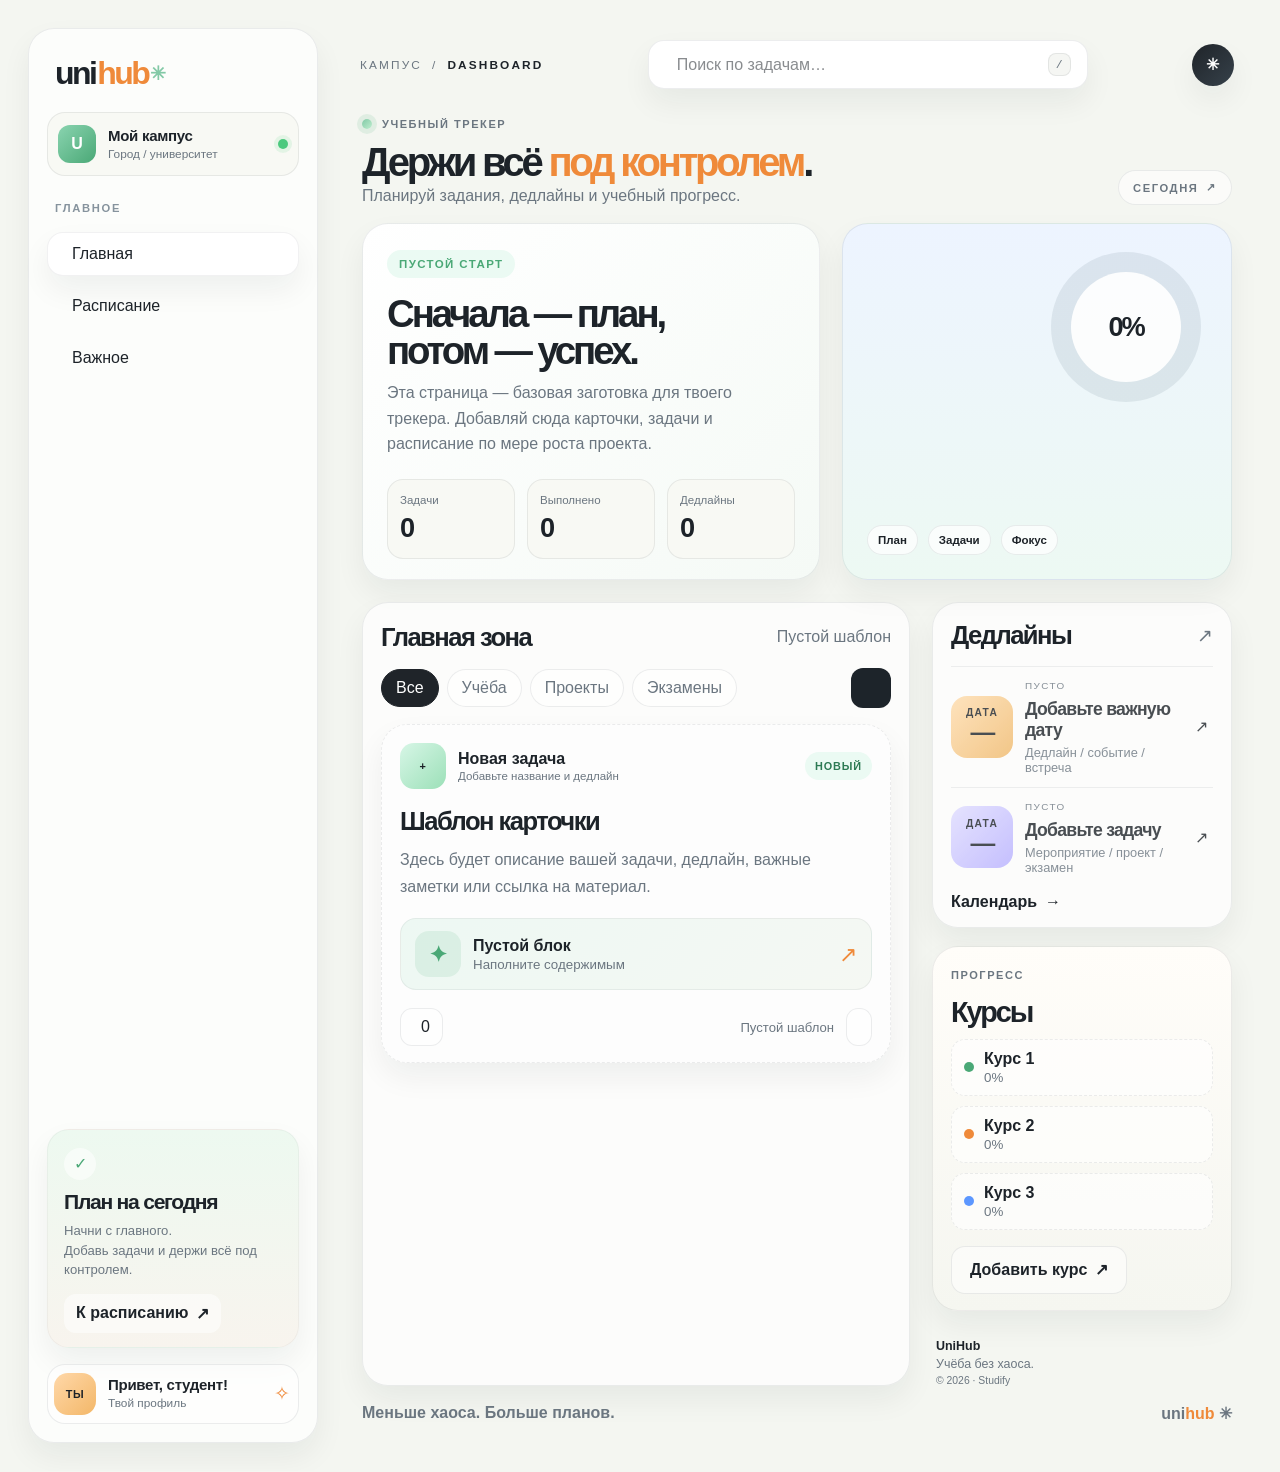
==== commit 0463b506: "initial student tracker layout" ====
--- a/frontend/index.html
+++ b/frontend/index.html
@@ -3,8 +3,8 @@
   <head>
     <meta charset="UTF-8" />
     <meta name="viewport" content="width=device-width, initial-scale=1" />
-    <meta name="theme-color" content="#f5f5f2" />
-    <title>UniHub — трекер заданий</title>
+    <meta name="theme-color" content="#f4f6f1" />
+    <title>UniHub — учебный трекер</title>
     <link rel="stylesheet" href="styles.css" />
     <script src="app.js" defer></script>
   </head>
@@ -18,7 +18,7 @@
         <span class="campus-icon">U</span>
         <div>
           <b>Мой кампус</b>
-          <small>Алматы, Казахстан</small>
+          <small>Город / университет</small>
         </div>
         <span class="online-dot"></span>
       </div>
@@ -40,16 +40,16 @@
       <div class="sidebar-bottom">
         <div class="join-card">
           <span>✓</span>
-          <h3>Проверено<br />на сегодня</h3>
-          <p>3 задания уже в работе.<br />Осталось 2 важных дедлайна.</p>
-          <a href="events.html">К календарю <span>↗</span></a>
+          <h3>План на сегодня</h3>
+          <p>Начни с главного.<br />Добавь задачи и держи всё под контролем.</p>
+          <a href="events.html">К расписанию <span>↗</span></a>
         </div>
 
         <div class="profile">
           <div class="avatar avatar-orange">ТЫ</div>
           <div>
             <b>Привет, студент!</b>
-            <small>3 курс · ИС</small>
+            <small>Твой профиль</small>
           </div>
           <span class="profile-star">✧</span>
         </div>
@@ -62,7 +62,7 @@
 
         <label class="search">
           <i data-icon="search"></i>
-          <input type="search" id="search" placeholder="Поиск по заданиям…" aria-label="Поиск заданий" />
+          <input type="search" id="search" placeholder="Поиск по задачам…" aria-label="Поиск задач" />
           <kbd> / </kbd>
         </label>
 
@@ -72,43 +72,43 @@
       <main>
         <div class="page-heading">
           <div>
-            <div class="eyebrow"><span></span> УЧЁБНЫЙ ПЛАН</div>
-            <h1>Твой день <span class="orange">в фокусе</span>.</h1>
-            <p>Задания, дедлайны и прогресс без лишнего шума.</p>
-          </div>
-          <span class="semester">СЕНТЯБРЬ 2026 <span>↗</span></span>
+            <div class="eyebrow"><span></span> Учебный трекер</div>
+            <h1>Держи всё <span class="orange">под контролем</span>.</h1>
+            <p>Планируй задания, дедлайны и учебный прогресс.</p>
+          </div>
+          <span class="semester">СЕГОДНЯ <span>↗</span></span>
         </div>
 
         <section class="hero tracker-hero">
           <div class="hero-copy">
-            <span class="pill">СЕГОДНЯ</span>
-            <h2>7 задач,<br />3 в работе.</h2>
-            <p>Небольшой контрольный список<br />для продуктивного дня.</p>
+            <span class="pill">Пустой старт</span>
+            <h2>Сначала — план,<br />потом — успех.</h2>
+            <p>Эта страница — базовая заготовка для твоего трекера. Добавляй сюда карточки, задачи и расписание по мере роста проекта.</p>
 
             <div class="stats-row">
               <div class="mini-stat">
-                <span>Заданий</span>
-                <b>7</b>
+                <span>Задачи</span>
+                <b>0</b>
               </div>
               <div class="mini-stat">
                 <span>Выполнено</span>
-                <b>4</b>
+                <b>0</b>
               </div>
               <div class="mini-stat">
                 <span>Дедлайны</span>
-                <b>2</b>
+                <b>0</b>
               </div>
             </div>
           </div>
 
           <div class="hero-art tracker-art" aria-hidden="true">
             <div class="progress-ring">
-              <span>72%</span>
+              <span>0%</span>
             </div>
             <div class="track-list">
-              <span>Математика</span>
-              <span>Платформы</span>
-              <span>Дизайн</span>
+              <span>План</span>
+              <span>Задачи</span>
+              <span>Фокус</span>
             </div>
           </div>
         </section>
@@ -116,8 +116,8 @@
         <div class="content-columns">
           <section class="feed-section">
             <div class="section-heading">
-              <h2>Задания</h2>
-              <span class="muted">Сегодня</span>
+              <h2>Главная зона</h2>
+              <span class="muted">Пустой шаблон</span>
             </div>
 
             <div class="feed-toolbar">
@@ -128,101 +128,41 @@
                 <button data-filter="exam">Экзамены</button>
               </div>
 
-              <button class="square-button" id="compose" aria-label="Добавить задание">
+              <button class="square-button" id="compose" aria-label="Добавить задачу">
                 <i data-icon="plus"></i>
               </button>
             </div>
 
             <div id="posts">
-              <article class="post" data-category="study" data-id="math">
+              <article class="post placeholder-card" data-category="study" data-id="placeholder">
                 <div class="post-author">
-                  <div class="avatar avatar-green">М</div>
-                  <div>
-                    <b>Математика</b>
-                    <small>Лекция · 14:00</small>
-                  </div>
-                  <span class="tag tag-green">Сделать</span>
-                </div>
-                <h3>Домашняя работа №4</h3>
-                <p>Решить задания 5–9, подготовить ответы к контрольным вопросам и отправить до 18:00.</p>
+                  <div class="avatar avatar-green">+</div>
+                  <div>
+                    <b>Новая задача</b>
+                    <small>Добавьте название и дедлайн</small>
+                  </div>
+                  <span class="tag tag-green">Новый</span>
+                </div>
+                <h3>Шаблон карточки</h3>
+                <p>Здесь будет описание вашей задачи, дедлайн, важные заметки или ссылка на материал.</p>
                 <div class="study-banner">
-                  <div class="book-icon">✓</div>
-                  <div>
-                    <b>Дедлайн: сегодня</b>
-                    <small>6 задач · 2 часа на проверку</small>
+                  <div class="book-icon">✦</div>
+                  <div>
+                    <b>Пустой блок</b>
+                    <small>Наполните содержимым</small>
                   </div>
                   <span>↗</span>
                 </div>
                 <div class="post-footer">
-                  <button class="like-button" aria-pressed="false" data-count="12">
-                    <i data-icon="heart"></i><span>12</span>
+                  <button class="like-button" aria-pressed="false" data-count="0">
+                    <i data-icon="heart"></i><span>0</span>
                   </button>
-                  <span class="post-note">Осталось 2 часа</span>
+                  <span class="post-note">Пустой шаблон</span>
                   <button class="save-button" aria-label="Сохранить" aria-pressed="false">
                     <i data-icon="bookmark"></i>
                   </button>
                 </div>
               </article>
-
-              <article class="post" data-category="project" data-id="ui">
-                <div class="post-author">
-                  <div class="avatar avatar-purple">UI</div>
-                  <div>
-                    <b>Дизайн интерфейсов</b>
-                    <small>Проект · 3 этап</small>
-                  </div>
-                  <span class="tag tag-purple">В работе</span>
-                </div>
-                <h3>Макет мобильного приложения</h3>
-                <p>Доделать экран профиля, добавить состояния загрузки и собрать обратную связь от команды.</p>
-                <div class="study-banner">
-                  <div class="book-icon">✦</div>
-                  <div>
-                    <b>Черновик готов</b>
-                    <small>Срок: завтра · 12:00</small>
-                  </div>
-                  <span>↗</span>
-                </div>
-                <div class="post-footer">
-                  <button class="like-button" aria-pressed="false" data-count="8">
-                    <i data-icon="heart"></i><span>8</span>
-                  </button>
-                  <span class="post-note">Нужно 1 правка</span>
-                  <button class="save-button" aria-label="Сохранить" aria-pressed="false">
-                    <i data-icon="bookmark"></i>
-                  </button>
-                </div>
-              </article>
-
-              <article class="post" data-category="exam" data-id="cs">
-                <div class="post-author">
-                  <div class="avatar avatar-orange">CS</div>
-                  <div>
-                    <b>Алгоритмы</b>
-                    <small>Подготовка · 16:30</small>
-                  </div>
-                  <span class="tag tag-orange">Повтор</span>
-                </div>
-                <h3>Повтор к контрольной</h3>
-                <p>Сделать 10 задач на хеш-таблицы и сортировки, повторить теорию и пройти мини-тест.</p>
-                <div class="study-banner">
-                  <div class="book-icon">∑</div>
-                  <div>
-                    <b>Проверка в пятницу</b>
-                    <small>10 вопросов · 40 минут</small>
-                  </div>
-                  <span>↗</span>
-                </div>
-                <div class="post-footer">
-                  <button class="like-button" aria-pressed="false" data-count="5">
-                    <i data-icon="heart"></i><span>5</span>
-                  </button>
-                  <span class="post-note">Сделано 6/10</span>
-                  <button class="save-button" aria-label="Сохранить" aria-pressed="false">
-                    <i data-icon="bookmark"></i>
-                  </button>
-                </div>
-              </article>
             </div>
 
             <p class="empty-state" hidden>Пока ничего нет. Попробуй другой фильтр.</p>
@@ -231,32 +171,32 @@
           <aside class="right-rail">
             <section class="upcoming">
               <div class="section-heading">
-                <h2>Ближайшие дедлайны</h2>
+                <h2>Дедлайны</h2>
                 <a href="events.html" aria-label="Календарь">↗</a>
               </div>
 
-              <div class="mini-event">
+              <div class="mini-event empty-box">
                 <div class="date-box">
-                  <small>СЕН</small>
-                  <b>12</b>
+                  <small>ДАТА</small>
+                  <b>—</b>
                 </div>
                 <div>
-                  <span class="event-type">ДЕДЛАЙН</span>
-                  <h3>Матан</h3>
-                  <p>Домашка №4 · 18:00</p>
+                  <span class="event-type">ПУСТО</span>
+                  <h3>Добавьте важную дату</h3>
+                  <p>Дедлайн / событие / встреча</p>
                 </div>
                 <span>↗</span>
               </div>
 
-              <div class="mini-event">
+              <div class="mini-event empty-box">
                 <div class="date-box purple">
-                  <small>СЕН</small>
-                  <b>13</b>
+                  <small>ДАТА</small>
+                  <b>—</b>
                 </div>
                 <div>
-                  <span class="event-type">ПРОЕКТ</span>
-                  <h3>UI-дизайн</h3>
-                  <p>Проверка макета · 12:00</p>
+                  <span class="event-type">ПУСТО</span>
+                  <h3>Добавьте задачу</h3>
+                  <p>Мероприятие / проект / экзамен</p>
                 </div>
                 <span>↗</span>
               </div>
@@ -266,31 +206,31 @@
 
             <section class="community-card">
               <span class="eyebrow">ПРОГРЕСС</span>
-              <h2>Твои курсы.</h2>
+              <h2>Курсы</h2>
               <div class="course-list">
-                <div class="course-item">
+                <div class="course-item placeholder-course">
                   <span class="course-dot green"></span>
                   <div>
-                    <b>Математика</b>
-                    <small>72%</small>
-                  </div>
-                </div>
-                <div class="course-item">
+                    <b>Курс 1</b>
+                    <small>0%</small>
+                  </div>
+                </div>
+                <div class="course-item placeholder-course">
                   <span class="course-dot orange"></span>
                   <div>
-                    <b>Дизайн</b>
-                    <small>86%</small>
-                  </div>
-                </div>
-                <div class="course-item">
+                    <b>Курс 2</b>
+                    <small>0%</small>
+                  </div>
+                </div>
+                <div class="course-item placeholder-course">
                   <span class="course-dot blue"></span>
                   <div>
-                    <b>Алгоритмы</b>
-                    <small>64%</small>
-                  </div>
-                </div>
-              </div>
-              <a href="events.html" class="button button-outline">Смотреть план <span>↗</span></a>
+                    <b>Курс 3</b>
+                    <small>0%</small>
+                  </div>
+                </div>
+              </div>
+              <a href="events.html" class="button button-outline">Добавить курс <span>↗</span></a>
             </section>
 
             <div class="rail-footer">
@@ -311,14 +251,14 @@
     <dialog id="post-dialog">
       <form id="post-form">
         <div class="section-heading">
-          <h2>Новое задание</h2>
+          <h2>Новая задача</h2>
           <button type="button" class="square-button" id="close-dialog" aria-label="Закрыть">×</button>
         </div>
-        <p class="muted">Добавь задачу, дедлайн и курс.</p>
+        <p class="muted">Добавьте название, тип и описание задания.</p>
 
         <label>
           Название
-          <input name="title" required maxlength="100" placeholder="Например: реферат по истории" />
+          <input name="title" required maxlength="100" placeholder="Например: Реферат по истории" />
         </label>
 
         <label>
--- a/frontend/styles.css
+++ b/frontend/styles.css
@@ -528,7 +528,7 @@
   display: grid;
   place-items: center;
   border-radius: 50%;
-  background: conic-gradient(var(--green) 0 72%, rgba(82, 107, 124, 0.12) 72% 100%);
+  background: conic-gradient(var(--green) 0 0%, rgba(82, 107, 124, 0.12) 0% 100%);
 }
 
 .progress-ring::before {
@@ -999,6 +999,19 @@
 
 .muted {
   color: var(--muted);
+}
+
+.placeholder-card {
+  border: 1px dashed var(--line);
+  background: rgba(255, 255, 255, 0.42);
+}
+
+.empty-box {
+  opacity: 0.8;
+}
+
+.placeholder-course {
+  border-style: dashed;
 }
 
 .toast {
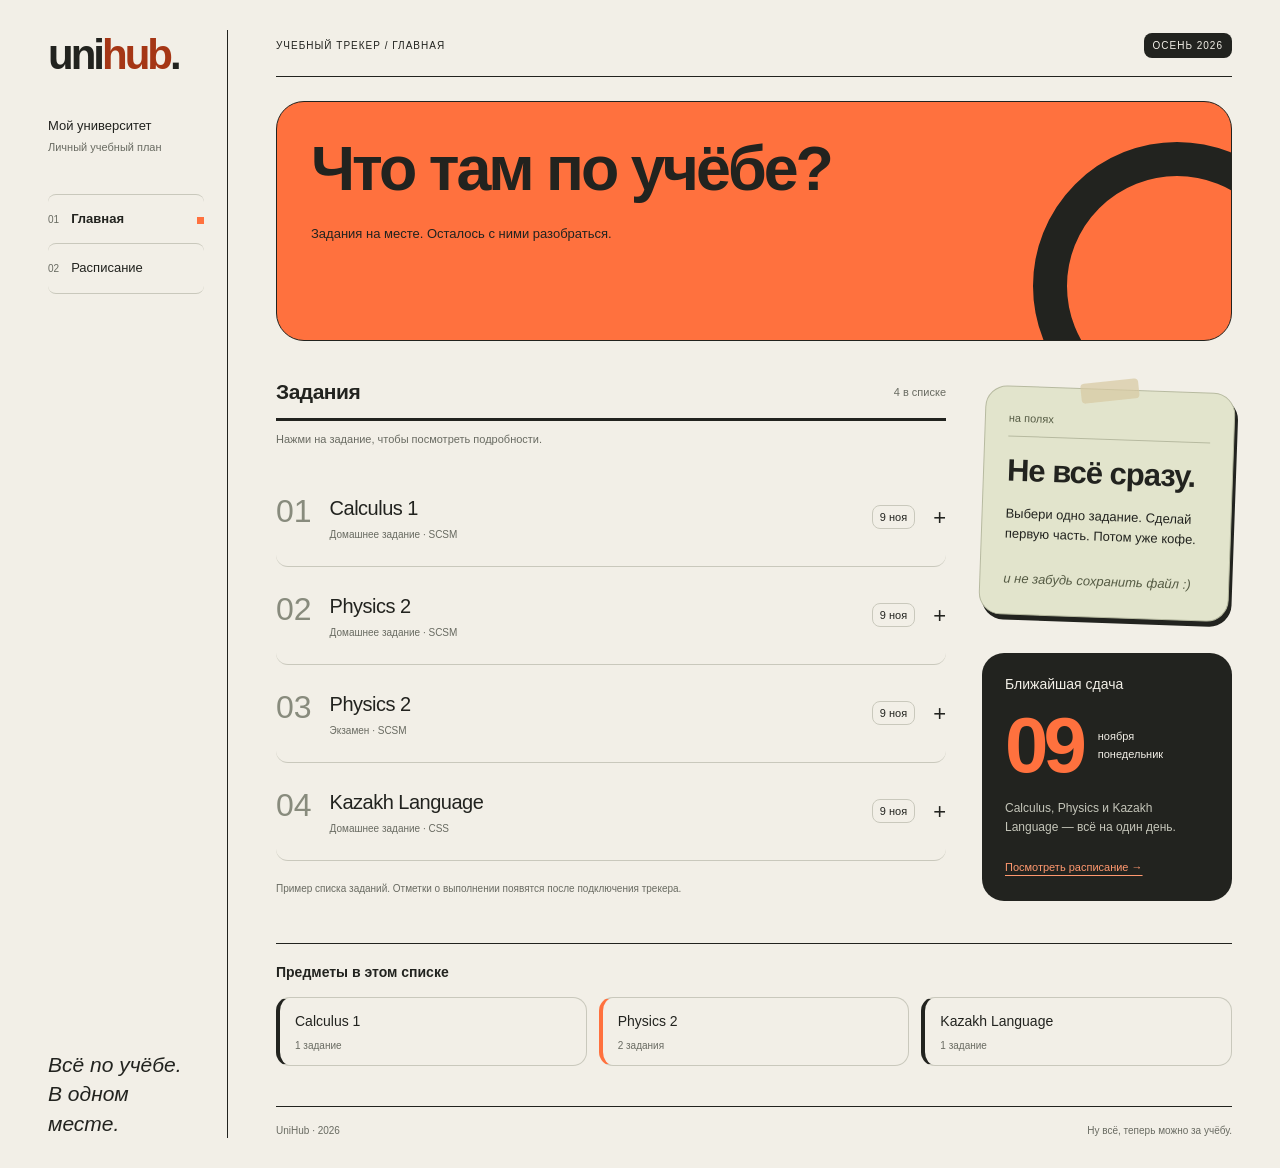
==== commit 43272000: "changed css stykes via codex" ====
--- a/frontend/index.html
+++ b/frontend/index.html
@@ -1,285 +1,113 @@
 <!DOCTYPE html>
 <html lang="ru">
-  <head>
-    <meta charset="UTF-8" />
-    <meta name="viewport" content="width=device-width, initial-scale=1" />
-    <meta name="theme-color" content="#f4f6f1" />
-    <title>UniHub — учебный трекер</title>
-    <link rel="stylesheet" href="styles.css" />
-    <script src="app.js" defer></script>
-  </head>
-  <body data-page="feed">
+<head>
+  <meta charset="UTF-8">
+  <meta name="viewport" content="width=device-width, initial-scale=1">
+  <meta name="theme-color" content="#f8f7f3">
+  <title>Главная — UniHub</title>
+  <link rel="stylesheet" href="styles.css">
+  <script src="app.js" defer></script>
+</head>
+<body data-page="feed">
+  <div class="layout">
     <aside class="sidebar">
-      <a class="logo" href="index.html" aria-label="UniHub — главная">
-        uni<span>hub</span><i>✳</i>
-      </a>
-
-      <div class="campus">
-        <span class="campus-icon">U</span>
-        <div>
-          <b>Мой кампус</b>
-          <small>Город / университет</small>
-        </div>
-        <span class="online-dot"></span>
+      <a class="logo" href="index.html">uni<span>hub</span>.</a>
+      <p class="campus">Мой университет<br><small>Личный учебный план</small></p>
+      <nav aria-label="Основное меню">
+        <a href="index.html" aria-current="page">Главная</a>
+        <a href="events.html" >Расписание</a>
+      </nav>
+      <p class="sidebar-note">Всё по учёбе.<br>В одном месте.</p>
+    </aside>
+    <main id="main">
+      <header class="page-header">
+        <p class="overline">Учебный трекер / Главная</p>
+        <span class="term">Осень 2026</span>
+      </header>
+      <section class="intro">
+        <h1>Что там по учёбе?</h1>
+        <p>Задания на месте. Осталось с ними разобраться.</p>
+      </section>
+      <div class="content">
+        <section class="assignments" aria-labelledby="task-title">
+          <div class="section-heading">
+            <h2 id="task-title">Задания</h2>
+            <span class="count">4 в списке</span>
+          </div>
+          <p class="hint">Нажми на задание, чтобы посмотреть подробности.</p>
+          <div class="task-list">
+            <details class="task">
+              <summary>
+                <span class="task-number">01</span>
+                <span class="task-name"><strong>Calculus 1</strong><small>Домашнее задание · SCSM</small></span>
+                <time datetime="2026-11-09">9 ноя</time>
+                <span class="expand" aria-hidden="true">+</span>
+              </summary>
+              <div class="task-body">
+                <p>Complete Assignment 2</p>
+                <p class="task-deadline">Сдать до 9 ноября 2026</p>
+              </div>
+            </details>
+            <details class="task">
+              <summary>
+                <span class="task-number">02</span>
+                <span class="task-name"><strong>Physics 2</strong><small>Домашнее задание · SCSM</small></span>
+                <time datetime="2026-11-09">9 ноя</time>
+                <span class="expand" aria-hidden="true">+</span>
+              </summary>
+              <div class="task-body">
+                <p>Complete Assignment 3 in Notebook</p>
+                <p class="task-deadline">Сдать до 9 ноября 2026</p>
+              </div>
+            </details>
+            <details class="task">
+              <summary>
+                <span class="task-number">03</span>
+                <span class="task-name"><strong>Physics 2</strong><small>Экзамен · SCSM</small></span>
+                <time datetime="2026-11-09">9 ноя</time>
+                <span class="expand" aria-hidden="true">+</span>
+              </summary>
+              <div class="task-body">
+                <p>Complete Assignment 3 in Notebook</p>
+                <p class="task-deadline">Сдать до 9 ноября 2026</p>
+              </div>
+            </details>
+            <details class="task">
+              <summary>
+                <span class="task-number">04</span>
+                <span class="task-name"><strong>Kazakh Language</strong><small>Домашнее задание · CSS</small></span>
+                <time datetime="2026-11-09">9 ноя</time>
+                <span class="expand" aria-hidden="true">+</span>
+              </summary>
+              <div class="task-body">
+                <p>Write an essay on the topic of ‘My Country’</p>
+                <p class="task-deadline">Сдать до 9 ноября 2026</p>
+              </div>
+            </details>
+          </div>
+          <p class="data-note">Пример списка заданий. Отметки о выполнении появятся после подключения трекера.</p>
+        </section>
+        <aside class="right-column">
+          <section class="note">
+            <p class="note-caption">на полях</p>
+            <h2>Не всё сразу.</h2>
+            <p>Выбери одно задание. Сделай первую часть. Потом уже кофе.</p>
+            <span class="note-sign">и не забудь сохранить файл :)</span>
+          </section>
+          <section class="deadline" aria-labelledby="deadline-title">
+            <h2 id="deadline-title">Ближайшая сдача</h2>
+            <div class="date"><b>09</b><span>ноября<br>понедельник</span></div>
+            <p>Calculus, Physics и Kazakh Language — всё на один день.</p>
+            <a class="text-link" href="events.html">Посмотреть расписание →</a>
+          </section>
+        </aside>
       </div>
-
-      <p class="nav-label">ГЛАВНОЕ</p>
-
-      <nav>
-        <a class="nav-item active" href="index.html" aria-current="page">
-          <i data-icon="grid"></i>Главная
-        </a>
-        <a class="nav-item" href="events.html">
-          <i data-icon="calendar"></i>Расписание
-        </a>
-        <button class="nav-item" data-saved-toggle>
-          <i data-icon="bookmark"></i>Важное
-        </button>
-      </nav>
-
-      <div class="sidebar-bottom">
-        <div class="join-card">
-          <span>✓</span>
-          <h3>План на сегодня</h3>
-          <p>Начни с главного.<br />Добавь задачи и держи всё под контролем.</p>
-          <a href="events.html">К расписанию <span>↗</span></a>
-        </div>
-
-        <div class="profile">
-          <div class="avatar avatar-orange">ТЫ</div>
-          <div>
-            <b>Привет, студент!</b>
-            <small>Твой профиль</small>
-          </div>
-          <span class="profile-star">✧</span>
-        </div>
-      </div>
-    </aside>
-
-    <div class="workspace">
-      <header class="topbar">
-        <div class="breadcrumb">Кампус <span>/</span> <b>Dashboard</b></div>
-
-        <label class="search">
-          <i data-icon="search"></i>
-          <input type="search" id="search" placeholder="Поиск по задачам…" aria-label="Поиск задач" />
-          <kbd> / </kbd>
-        </label>
-
-        <a class="top-avatar" href="events.html" aria-label="Расписание">✳</a>
-      </header>
-
-      <main>
-        <div class="page-heading">
-          <div>
-            <div class="eyebrow"><span></span> Учебный трекер</div>
-            <h1>Держи всё <span class="orange">под контролем</span>.</h1>
-            <p>Планируй задания, дедлайны и учебный прогресс.</p>
-          </div>
-          <span class="semester">СЕГОДНЯ <span>↗</span></span>
-        </div>
-
-        <section class="hero tracker-hero">
-          <div class="hero-copy">
-            <span class="pill">Пустой старт</span>
-            <h2>Сначала — план,<br />потом — успех.</h2>
-            <p>Эта страница — базовая заготовка для твоего трекера. Добавляй сюда карточки, задачи и расписание по мере роста проекта.</p>
-
-            <div class="stats-row">
-              <div class="mini-stat">
-                <span>Задачи</span>
-                <b>0</b>
-              </div>
-              <div class="mini-stat">
-                <span>Выполнено</span>
-                <b>0</b>
-              </div>
-              <div class="mini-stat">
-                <span>Дедлайны</span>
-                <b>0</b>
-              </div>
-            </div>
-          </div>
-
-          <div class="hero-art tracker-art" aria-hidden="true">
-            <div class="progress-ring">
-              <span>0%</span>
-            </div>
-            <div class="track-list">
-              <span>План</span>
-              <span>Задачи</span>
-              <span>Фокус</span>
-            </div>
-          </div>
-        </section>
-
-        <div class="content-columns">
-          <section class="feed-section">
-            <div class="section-heading">
-              <h2>Главная зона</h2>
-              <span class="muted">Пустой шаблон</span>
-            </div>
-
-            <div class="feed-toolbar">
-              <div class="tabs" role="group" aria-label="Категории заданий">
-                <button class="selected" data-filter="all">Все</button>
-                <button data-filter="study">Учёба</button>
-                <button data-filter="project">Проекты</button>
-                <button data-filter="exam">Экзамены</button>
-              </div>
-
-              <button class="square-button" id="compose" aria-label="Добавить задачу">
-                <i data-icon="plus"></i>
-              </button>
-            </div>
-
-            <div id="posts">
-              <article class="post placeholder-card" data-category="study" data-id="placeholder">
-                <div class="post-author">
-                  <div class="avatar avatar-green">+</div>
-                  <div>
-                    <b>Новая задача</b>
-                    <small>Добавьте название и дедлайн</small>
-                  </div>
-                  <span class="tag tag-green">Новый</span>
-                </div>
-                <h3>Шаблон карточки</h3>
-                <p>Здесь будет описание вашей задачи, дедлайн, важные заметки или ссылка на материал.</p>
-                <div class="study-banner">
-                  <div class="book-icon">✦</div>
-                  <div>
-                    <b>Пустой блок</b>
-                    <small>Наполните содержимым</small>
-                  </div>
-                  <span>↗</span>
-                </div>
-                <div class="post-footer">
-                  <button class="like-button" aria-pressed="false" data-count="0">
-                    <i data-icon="heart"></i><span>0</span>
-                  </button>
-                  <span class="post-note">Пустой шаблон</span>
-                  <button class="save-button" aria-label="Сохранить" aria-pressed="false">
-                    <i data-icon="bookmark"></i>
-                  </button>
-                </div>
-              </article>
-            </div>
-
-            <p class="empty-state" hidden>Пока ничего нет. Попробуй другой фильтр.</p>
-          </section>
-
-          <aside class="right-rail">
-            <section class="upcoming">
-              <div class="section-heading">
-                <h2>Дедлайны</h2>
-                <a href="events.html" aria-label="Календарь">↗</a>
-              </div>
-
-              <div class="mini-event empty-box">
-                <div class="date-box">
-                  <small>ДАТА</small>
-                  <b>—</b>
-                </div>
-                <div>
-                  <span class="event-type">ПУСТО</span>
-                  <h3>Добавьте важную дату</h3>
-                  <p>Дедлайн / событие / встреча</p>
-                </div>
-                <span>↗</span>
-              </div>
-
-              <div class="mini-event empty-box">
-                <div class="date-box purple">
-                  <small>ДАТА</small>
-                  <b>—</b>
-                </div>
-                <div>
-                  <span class="event-type">ПУСТО</span>
-                  <h3>Добавьте задачу</h3>
-                  <p>Мероприятие / проект / экзамен</p>
-                </div>
-                <span>↗</span>
-              </div>
-
-              <a class="text-link" href="events.html">Календарь <span>→</span></a>
-            </section>
-
-            <section class="community-card">
-              <span class="eyebrow">ПРОГРЕСС</span>
-              <h2>Курсы</h2>
-              <div class="course-list">
-                <div class="course-item placeholder-course">
-                  <span class="course-dot green"></span>
-                  <div>
-                    <b>Курс 1</b>
-                    <small>0%</small>
-                  </div>
-                </div>
-                <div class="course-item placeholder-course">
-                  <span class="course-dot orange"></span>
-                  <div>
-                    <b>Курс 2</b>
-                    <small>0%</small>
-                  </div>
-                </div>
-                <div class="course-item placeholder-course">
-                  <span class="course-dot blue"></span>
-                  <div>
-                    <b>Курс 3</b>
-                    <small>0%</small>
-                  </div>
-                </div>
-              </div>
-              <a href="events.html" class="button button-outline">Добавить курс <span>↗</span></a>
-            </section>
-
-            <div class="rail-footer">
-              <a href="index.html">UniHub</a>
-              <span>Учёба без хаоса.</span>
-              <small>© 2026 · Studify</small>
-            </div>
-          </aside>
-        </div>
-
-        <footer class="page-footer">
-          <span>Меньше хаоса. Больше планов.</span>
-          <span>uni<span class="orange">hub</span> ✳</span>
-        </footer>
-      </main>
-    </div>
-
-    <dialog id="post-dialog">
-      <form id="post-form">
-        <div class="section-heading">
-          <h2>Новая задача</h2>
-          <button type="button" class="square-button" id="close-dialog" aria-label="Закрыть">×</button>
-        </div>
-        <p class="muted">Добавьте название, тип и описание задания.</p>
-
-        <label>
-          Название
-          <input name="title" required maxlength="100" placeholder="Например: Реферат по истории" />
-        </label>
-
-        <label>
-          Категория
-          <select name="category">
-            <option value="study">Учёба</option>
-            <option value="project">Проекты</option>
-            <option value="exam">Экзамены</option>
-          </select>
-        </label>
-
-        <label>
-          Описание
-          <textarea name="body" required maxlength="1500" rows="5" placeholder="Что нужно сделать и до какого срока"></textarea>
-        </label>
-
-        <p class="demo-note">Деморежим: задача сохраняется только в этом браузере.</p>
-        <button class="button button-dark" type="submit">Добавить <span>↗</span></button>
-      </form>
-    </dialog>
-
-    <div class="toast" role="status"></div>
-  </body>
+      <section class="subjects" aria-labelledby="subjects-title">
+        <h2 id="subjects-title">Предметы в этом списке</h2>
+        <ul><li>Calculus 1 <span>1 задание</span></li><li>Physics 2 <span>2 задания</span></li><li>Kazakh Language <span>1 задание</span></li></ul>
+      </section>
+      <footer><span>UniHub · 2026</span><span>Ну всё, теперь можно за учёбу.</span></footer>
+    </main>
+  </div>
+</body>
 </html>
--- a/frontend/styles.css
+++ b/frontend/styles.css
@@ -1,1145 +1,190 @@
-@import url('https://fonts.googleapis.com/css2?family=Golos+Text:wght@400;500;600;700;800;900&display=swap');
 :root {
-  --bg: #f4f6f1;
-  --panel: #ffffff;
-  --panel-soft: #f8f9f4;
-  --ink: #1d2329;
-  --muted: #6b7680;
-  --line: rgba(22, 31, 38, 0.08);
-  --shadow: 0 14px 30px rgba(24, 30, 36, 0.06);
-  --success: #4aa876;
-  --success-soft: #eafaf1;
-  --orange: #ef8a3a;
-  --orange-soft: #fff0e5;
-  --purple: #8578ff;
-  --purple-soft: #f0eeff;
-  --blue: #5c97ff;
-  --blue-soft: #edf5ff;
-  --green: #82c9a6;
-  --green-soft: #ebfaf3;
-  --card: #fefefe;
-  --radius-xl: 26px;
-  --radius-lg: 18px;
-  --radius-md: 14px;
-  --radius-sm: 10px;
+  --font: -apple-system, BlinkMacSystemFont, "Segoe UI", sans-serif;
+  --rounded: ui-rounded, "SF Pro Rounded", -apple-system, BlinkMacSystemFont, "Segoe UI", sans-serif;
+  --paper: #f2efe7;
+  --text: #22231f;
+  --muted: #696b62;
+  --line: #c9c8bc;
+  --orange: #ff713e;
+  --accent: #a53615;
 }
+* { box-sizing: border-box; }
+body { margin: 0; background: var(--paper); color: var(--text); font: 15px/1.6 var(--font); }
+h1, h2, h3, p { margin: 0; }
+a { color: inherit; text-underline-offset: 4px; }
+a:focus-visible, summary:focus-visible { outline: 3px solid var(--accent); outline-offset: 5px; }
+.layout { display: grid; grid-template-columns: 180px minmax(0, 1fr); gap: 48px; max-width: 1440px; min-height: 100vh; padding: 30px 48px; margin: auto; }
+.sidebar { display: flex; flex-direction: column; border-right: 1px solid var(--text); padding: 4px 24px 0 0; }
+.logo { width: fit-content; font: 900 42px/1 var(--rounded); letter-spacing: -3px; text-decoration: none; }
+.logo span { color: var(--accent); }
+.campus { margin-top: 40px; font-size: 13px; }
+.campus small { font-size: 11px; color: var(--muted); }
+nav { display: grid; gap: 0; margin: 36px -1px 0 0; counter-reset: menu; }
+nav a { counter-increment: menu; position: relative; padding: 14px 0; border-top: 1px solid var(--line); text-decoration: none; font-size: 13px; }
+nav a::before { content: "0" counter(menu); font: 10px var(--font); color: var(--muted); margin-right: 12px; }
+nav a:last-child { border-bottom: 1px solid var(--line); }
+nav a[aria-current] { font-weight: bold; }
+nav a[aria-current]::after { content: ""; position: absolute; right: 0; top: 22px; width: 7px; height: 7px; background: var(--orange); }
+nav a:hover { color: var(--accent); }
+.sidebar-note { margin-top: auto; padding-top: 80px; font: italic 21px/1.4 var(--rounded); }
+main { min-width: 0; }
+.page-header { display: flex; align-items: center; justify-content: space-between; gap: 15px; padding: 3px 0 18px; border-bottom: 1px solid var(--text); }
+.overline, .term { font: 10px/1.5 var(--font); text-transform: uppercase; letter-spacing: 1px; }
+.term { background: var(--text); color: var(--paper); padding: 5px 9px; white-space: nowrap; }
+.intro { position: relative; overflow: hidden; isolation: isolate; margin: 24px 0 38px; background: var(--orange); padding: 35px 34px 29px; min-height: 240px; border: 1px solid var(--text); }
+.intro::after { content: ""; position: absolute; z-index: -1; width: 220px; height: 220px; right: -90px; bottom: -90px; border: 34px solid var(--text); border-radius: 50%; }
+h1 { max-width: 760px; padding-right: 20px; font: 800 clamp(38px, 4.9vw, 70px)/.99 var(--rounded); letter-spacing: -3px; text-wrap: balance; }
+.intro p { max-width: 75%; margin-top: 25px; font-size: 13px; line-height: 1.5; }
+.content { display: grid; grid-template-columns: minmax(0, 1fr) 250px; gap: 36px; }
+h2 { font-size: 21px; line-height: 1.2; letter-spacing: -.5px; }
+.section-heading { display: flex; align-items: center; justify-content: space-between; gap: 12px; padding-bottom: 14px; border-bottom: 3px solid var(--text); }
+.count { font: 11px var(--font); color: var(--muted); }
+.hint { margin: 10px 0 20px; font-size: 11px; color: var(--muted); }
+.task { border-bottom: 1px solid var(--line); }
+.task summary { display: flex; align-items: center; gap: 18px; padding: 23px 0; cursor: pointer; list-style: none; }
+.task summary::-webkit-details-marker { display: none; }
+.task summary:hover .task-name strong { color: var(--accent); }
+.task-number { align-self: flex-start; font: 500 32px/1.2 var(--rounded); color: #888b7d; }
+.task-name { flex: 1; min-width: 0; }
+.task-name strong { display: block; font-size: 20px; font-weight: normal; letter-spacing: -.5px; }
+.task-name small { display: block; color: var(--muted); font-size: 10px; margin-top: 3px; }
+.task time { font: 11px var(--font); white-space: nowrap; border: 1px solid var(--line); padding: 5px 7px; }
+.expand { font-size: 22px; }
+.task[open] .expand { transform: rotate(45deg); }
+.task[open] .task-number { color: var(--accent); }
+.task-body { margin-left: 53px; padding: 0 0 22px; font-size: 13px; overflow-wrap: anywhere; }
+.task-deadline { margin-top: 10px; font: 11px/1.5 var(--font); color: var(--muted); }
+.data-note { font-size: 10px; color: var(--muted); margin-top: 20px; max-width: 420px; }
+.right-column { padding-top: 10px; }
+.note { position: relative; background: #e2e4cc; border: 1px solid #b7baa0; padding: 25px 23px; transform: rotate(2deg); box-shadow: 4px 5px 0 #22231f; }
+.note::before { content: ""; position: absolute; top: -9px; left: 38%; width: 58px; height: 20px; background: #d8c9a2b3; transform: rotate(-8deg); }
+.note-caption { font: 11px var(--font); color: #555b44; padding-bottom: 12px; border-bottom: 1px solid #b7baa0; margin-bottom: 18px; }
+.note h2 { font: 650 31px/1.05 var(--rounded); letter-spacing: -1px; }
+.note > p:not(.note-caption) { margin-top: 16px; font-size: 13px; }
+.note-sign { display: block; margin-top: 24px; font: italic 13px/1.5 var(--rounded); color: #555b44; }
+.deadline { margin-top: 35px; padding: 23px; background: var(--text); color: var(--paper); }
+.deadline h2 { font-size: 14px; font-weight: normal; letter-spacing: 0; }
+.date { display: flex; align-items: center; gap: 16px; margin: 18px 0; }
+.date b { font: 900 78px/.9 var(--rounded); letter-spacing: -5px; color: var(--orange); }
+.date span { font-size: 11px; }
+.deadline p { color: #c4c5b9; font-size: 12px; }
+.text-link { display: inline-block; margin-top: 22px; color: #ff986f; font-size: 11px; }
+.subjects { margin-top: 42px; padding-top: 20px; border-top: 1px solid var(--text); }
+.subjects h2 { font-size: 14px; letter-spacing: 0; }
+.subjects ul { display: grid; grid-template-columns: repeat(3, 1fr); padding: 0; list-style: none; margin: 16px 0 0; gap: 12px; }
+.subjects li { padding: 12px 15px; border: 1px solid var(--line); border-left: 4px solid var(--text); font-size: 14px; }
+.subjects li:nth-child(2) { border-left-color: var(--orange); }
+.subjects li span { display: block; font: 10px/1.5 var(--font); margin-top: 6px; color: var(--muted); }
+footer { display: flex; align-items: center; justify-content: space-between; gap: 15px; margin-top: 40px; padding-top: 16px; border-top: 1px solid var(--text); font: 10px/1.5 var(--font); color: var(--muted); }
+.day-heading { display: flex; align-items: baseline; gap: 14px; padding: 18px 0; border-bottom: 1px solid var(--text); }
+.day-heading time { font: 600 27px var(--rounded); }
+.day-heading span { color: var(--muted); font-size: 11px; }
+.schedule-item { display: flex; gap: 14px; align-items: flex-start; padding: 23px 0; border-bottom: 1px solid var(--line); }
+.schedule-mark { width: 8px; height: 8px; margin-top: 8px; background: var(--orange); flex-shrink: 0; }
+.schedule-mark.exam { background: var(--text); }
+.schedule-item > div { flex: 1; min-width: 0; }
+.schedule-type { font: 10px/1.5 var(--font); color: var(--muted); }
+.schedule-item h3 { font-size: 20px; font-weight: normal; letter-spacing: -.5px; margin: 5px 0; }
+.schedule-item p { font-size: 12px; color: var(--muted); overflow-wrap: anywhere; }
+.no-time { font: 10px/1.5 var(--font); color: var(--muted); white-space: nowrap; padding-top: 3px; }
+.plain-list { list-style: none; padding: 0; margin: 15px 0 0; }
+.plain-list li { display: flex; justify-content: space-between; gap: 10px; border-bottom: 1px solid #53554b; padding: 11px 0; font-size: 12px; }
+.plain-list b { color: var(--orange); }
 
-* {
-  box-sizing: border-box;
+
+/* Rounded surfaces and short, calm interactions. */
+body { -webkit-font-smoothing: antialiased; }
+h1, h2, .logo, .date b { font-family: var(--rounded); }
+.intro { border-radius: 28px; }
+.note, .deadline { border-radius: 22px; }
+.note { box-shadow: 3px 5px 0 #22231f; }
+.note::before { border-radius: 4px; }
+.term, .task time { border-radius: 8px; }
+.subjects li { border-radius: 14px; }
+.task, .schedule-item { border-radius: 12px; }
+.task summary { border-radius: 12px; }
+nav a { border-radius: 8px; }
+.task-number, .date b, .count { font-variant-numeric: tabular-nums; }
+.expand { display: inline-block; transition: transform 220ms ease; }
+a { transition: color 180ms ease, background-color 180ms ease; }
+.task, .schedule-item, .subjects li {
+  transition: background-color 200ms ease, translate 220ms ease;
 }
-
-html {
-  scroll-behavior: smooth;
+.note, .deadline { transition: translate 250ms ease, box-shadow 250ms ease; }
+@media (hover: hover) and (pointer: fine) {
+  .task:hover, .schedule-item:hover { background: #ffffff65; }
+  .subjects li:hover { background: #fff8; translate: 0 -3px; }
+  .note:hover, .deadline:hover { translate: 0 -4px; }
+  nav a:hover { background: #e7e4da; }
 }
-
-body {
-  margin: 0;
-  min-height: 100vh;
-  background: var(--bg);
-  color: var(--ink);
-  font-family: Inter, "Segoe UI", sans-serif;
+@media (prefers-reduced-motion: no-preference) {
+  .intro { animation: enter 550ms ease-out both; }
+  .content { animation: enter 550ms 90ms ease-out both; }
+  .subjects { animation: enter 550ms 180ms ease-out both; }
+  .task[open] .task-body { animation: reveal 220ms ease-out; }
 }
-
-a,
-button,
-input,
-textarea,
-select {
-  font: inherit;
+@keyframes enter {
+  from { opacity: 0; translate: 0 14px; }
+  to { opacity: 1; translate: 0 0; }
 }
-
-a {
-  color: inherit;
-  text-decoration: none;
+@keyframes reveal {
+  from { opacity: 0; translate: 0 -5px; }
+  to { opacity: 1; translate: 0 0; }
 }
-
-button,
-input,
-textarea,
-select {
-  border: none;
-  background: none;
-}
-
-img,
-svg {
-  display: block;
-  max-width: 100%;
-}
-
-svg {
-  width: 18px;
-  height: 18px;
-}
-
-body[data-page="feed"],
-body[data-page="events"] {
-  display: flex;
-  gap: 24px;
-  padding: 28px;
-}
-
-.sidebar {
-  width: 290px;
-  flex-shrink: 0;
-  background: rgba(255, 255, 255, 0.72);
-  border: 1px solid var(--line);
-  border-radius: var(--radius-xl);
-  box-shadow: var(--shadow);
-  padding: 22px 18px 18px;
-  display: flex;
-  flex-direction: column;
-  gap: 18px;
-}
-
-.logo {
-  display: inline-flex;
-  align-items: center;
-  gap: 2px;
-  font-size: 2rem;
-  font-weight: 800;
-  letter-spacing: -0.08em;
-  padding: 4px 8px 2px;
-}
-
-.logo span {
-  color: var(--orange);
-}
-
-.logo i {
-  color: var(--green);
-  font-style: normal;
-  font-size: 1.2rem;
-}
-
-.campus {
-  display: flex;
-  align-items: center;
-  gap: 12px;
-  padding: 12px 10px;
-  border-radius: 18px;
-  border: 1px solid var(--line);
-  background: var(--panel-soft);
-}
-
-.campus-icon {
-  width: 38px;
-  height: 38px;
-  border-radius: 12px;
-  display: grid;
-  place-items: center;
-  background: linear-gradient(135deg, #8ad4b0, #4aa876);
-  color: #fff;
-  font-weight: 800;
-}
-
-.campus b,
-.profile b {
-  display: block;
-  font-size: 0.94rem;
-  letter-spacing: -0.02em;
-}
-
-.campus small,
-.profile small {
-  color: var(--muted);
-  font-size: 0.74rem;
-}
-
-.online-dot {
-  width: 10px;
-  height: 10px;
-  margin-left: auto;
-  border-radius: 50%;
-  background: #4cc97e;
-  box-shadow: 0 0 0 4px rgba(76, 201, 126, 0.12);
-}
-
-.nav-label {
-  margin: 8px 8px 0;
-  color: #86939d;
-  font-size: 0.7rem;
-  font-weight: 800;
-  letter-spacing: 0.15em;
-}
-
-nav {
-  display: flex;
-  flex-direction: column;
-  gap: 8px;
-}
-
-.nav-item {
-  position: relative;
-  width: 100%;
-  display: flex;
-  align-items: center;
-  gap: 10px;
-  border: 1px solid transparent;
-  border-radius: 16px;
-  padding: 12px 12px 12px 14px;
-  background: transparent;
-  color: var(--ink);
-  cursor: pointer;
-  text-align: left;
-  transition: 0.2s ease;
-}
-
-.nav-item:hover {
-  background: rgba(255, 255, 255, 0.5);
-  border-color: var(--line);
-}
-
-.nav-item.active {
-  background: var(--panel);
-  border-color: rgba(20, 27, 33, 0.06);
-  box-shadow: var(--shadow);
-}
-
-.nav-item svg {
-  width: 17px;
-  height: 17px;
-  color: #38454e;
-}
-
-.sidebar-bottom {
-  margin-top: auto;
-  display: flex;
-  flex-direction: column;
-  gap: 16px;
-}
-
-.join-card {
-  background: linear-gradient(180deg, #edf9f0, #f8f4ee);
-  border: 1px solid rgba(27, 31, 36, 0.04);
-  border-radius: 22px;
-  padding: 18px 16px 14px;
-  box-shadow: var(--shadow);
-}
-
-.join-card > span {
-  display: inline-flex;
-  width: 32px;
-  height: 32px;
-  border-radius: 50%;
-  align-items: center;
-  justify-content: center;
-  background: rgba(255, 255, 255, 0.55);
-  color: var(--success);
-  font-size: 1rem;
-}
-
-.join-card h3 {
-  margin: 10px 0 8px;
-  font-size: 1.32rem;
-  line-height: 1.1;
-  letter-spacing: -0.06em;
-}
-
-.join-card p {
-  margin: 0;
-  color: var(--muted);
-  font-size: 0.82rem;
-  line-height: 1.5;
-}
-
-.join-card a {
-  display: inline-flex;
-  align-items: center;
-  gap: 8px;
-  margin-top: 14px;
-  padding: 10px 12px;
-  border-radius: 12px;
-  background: rgba(255, 255, 255, 0.55);
-  font-weight: 700;
-}
-
-.profile {
-  display: flex;
-  align-items: center;
-  gap: 12px;
-  padding: 8px 8px 8px 6px;
-  border-radius: 18px;
-  background: rgba(255, 255, 255, 0.52);
-  border: 1px solid var(--line);
-}
-
-.avatar {
-  width: 42px;
-  height: 42px;
-  border-radius: 14px;
-  display: grid;
-  place-items: center;
-  font-size: 0.68rem;
-  font-weight: 800;
-  letter-spacing: 0.06em;
-  color: #1c2127;
-}
-
-.avatar-orange {
-  background: linear-gradient(135deg, #ffd8a9, #f3b768);
-}
-
-.avatar-purple {
-  background: linear-gradient(135deg, #dad6ff, #b3a8ff);
-}
-
-.avatar-green {
-  background: linear-gradient(135deg, #d7f6e6, #9ce0b8);
-}
-
-.profile-star {
-  margin-left: auto;
-  color: var(--orange);
-  font-size: 1.2rem;
-}
-
-.workspace {
-  flex: 1;
-  min-width: 0;
-}
-
-.topbar {
-  display: flex;
-  align-items: center;
-  justify-content: space-between;
-  gap: 18px;
-  padding: 12px 18px 18px;
-}
-
-.breadcrumb {
-  display: inline-flex;
-  align-items: center;
-  gap: 10px;
-  font-size: 0.74rem;
-  color: var(--muted);
-  text-transform: uppercase;
-  letter-spacing: 0.18em;
-}
-
-.breadcrumb b {
-  color: var(--ink);
-}
-
-.search {
-  width: min(440px, 100%);
-  display: flex;
-  align-items: center;
-  gap: 10px;
-  padding: 12px 16px;
-  border: 1px solid var(--line);
-  border-radius: 16px;
-  background: var(--panel);
-  box-shadow: var(--shadow);
-}
-
-.search svg {
-  color: var(--muted);
-}
-
-.search input {
-  flex: 1;
-  min-width: 0;
-  color: var(--ink);
-}
-
-.search input::placeholder {
-  color: rgba(29, 35, 41, 0.52);
-}
-
-.search kbd {
-  padding: 4px 7px;
-  border-radius: 8px;
-  border: 1px solid var(--line);
-  background: #f5f6f3;
-  color: var(--muted);
-  font-size: 0.72rem;
-}
-
-.top-avatar {
-  width: 42px;
-  height: 42px;
-  display: grid;
-  place-items: center;
-  border-radius: 50%;
-  background: linear-gradient(135deg, #1f2429, #36414a);
-  color: #fff;
-  box-shadow: var(--shadow);
-  font-weight: 700;
-}
-
-main {
-  padding: 0 2px 10px;
-}
-
-.page-heading {
-  display: flex;
-  align-items: flex-end;
-  justify-content: space-between;
-  gap: 16px;
-  padding: 8px 18px 0;
-}
-
-.eyebrow {
-  display: inline-flex;
-  align-items: center;
-  gap: 10px;
-  color: var(--muted);
-  font-size: 0.69rem;
-  font-weight: 800;
-  letter-spacing: 0.14em;
-  text-transform: uppercase;
-}
-
-.eyebrow span {
-  width: 10px;
-  height: 10px;
-  border-radius: 50%;
-  background: linear-gradient(135deg, var(--green), #bfeecf);
-  box-shadow: 0 0 0 5px rgba(74, 168, 118, 0.12);
-}
-
-.page-heading h1 {
-  margin: 10px 0 6px;
-  font-size: clamp(2.5rem, 2.9vw, 4rem);
-  letter-spacing: -0.08em;
-  line-height: 0.96;
-}
-
-.page-heading p {
-  margin: 0;
-  color: var(--muted);
-  font-size: 1rem;
-}
-
-.orange {
-  color: var(--orange);
-}
-
-.semester {
-  display: inline-flex;
-  align-items: center;
-  gap: 8px;
-  padding: 10px 14px;
-  border: 1px solid var(--line);
-  border-radius: 999px;
-  background: rgba(255, 255, 255, 0.6);
-  color: var(--muted);
-  font-size: 0.7rem;
-  font-weight: 800;
-  letter-spacing: 0.14em;
-  text-transform: uppercase;
-}
-
-.hero {
-  display: grid;
-  grid-template-columns: 1.08fr 0.92fr;
-  gap: 22px;
-  padding: 18px 18px 0;
-}
-
-.hero-copy,
-.community-card,
-.featured-copy,
-.event-card,
-.post,
-.bottom-banner,
-.upcoming,
-.feed-section {
-  background: rgba(255, 255, 255, 0.7);
-  border: 1px solid var(--line);
-  border-radius: var(--radius-xl);
-  box-shadow: var(--shadow);
-}
-
-.hero-copy {
-  padding: 26px 24px 20px;
-  background: linear-gradient(135deg, #ffffff 0%, #f5faf6 100%);
-}
-
-.pill {
-  display: inline-flex;
-  align-items: center;
-  padding: 8px 12px;
-  border-radius: 999px;
-  background: var(--green-soft);
-  color: var(--success);
-  font-size: 0.72rem;
-  font-weight: 800;
-  letter-spacing: 0.12em;
-  text-transform: uppercase;
-}
-
-.hero-copy h2 {
-  margin: 18px 0 10px;
-  font-size: clamp(2rem, 3vw, 3.2rem);
-  line-height: 0.96;
-  letter-spacing: -0.08em;
-}
-
-.hero-copy p {
-  margin: 0;
-  color: var(--muted);
-  line-height: 1.6;
-}
-
-.stats-row {
-  display: grid;
-  grid-template-columns: repeat(3, minmax(0, 1fr));
-  gap: 12px;
-  margin-top: 22px;
-}
-
-.mini-stat {
-  padding: 14px 12px;
-  border-radius: 16px;
-  background: var(--panel-soft);
-  border: 1px solid var(--line);
-}
-
-.mini-stat span {
-  display: block;
-  color: var(--muted);
-  font-size: 0.72rem;
-  margin-bottom: 6px;
-}
-
-.mini-stat b {
-  font-size: 1.7rem;
-  letter-spacing: -0.08em;
-}
-
-.hero-art {
-  position: relative;
-  min-height: 280px;
-  overflow: hidden;
-  border-radius: var(--radius-xl);
-  border: 1px solid var(--line);
-  background: linear-gradient(180deg, #edf4ff 0%, #edf9f3 100%);
-  box-shadow: var(--shadow);
-}
-
-.progress-ring {
-  position: absolute;
-  width: 150px;
-  height: 150px;
-  right: 30px;
-  top: 28px;
-  display: grid;
-  place-items: center;
-  border-radius: 50%;
-  background: conic-gradient(var(--green) 0 0%, rgba(82, 107, 124, 0.12) 0% 100%);
-}
-
-.progress-ring::before {
-  content: "";
-  width: 110px;
-  height: 110px;
-  border-radius: 50%;
-  background: rgba(255, 255, 255, 0.92);
-  position: absolute;
-}
-
-.progress-ring span {
-  position: relative;
-  z-index: 1;
-  font-size: 1.7rem;
-  font-weight: 800;
-  letter-spacing: -0.08em;
-}
-
-.track-list {
-  position: absolute;
-  left: 24px;
-  right: 24px;
-  bottom: 24px;
-  display: flex;
-  flex-wrap: wrap;
-  gap: 10px;
-}
-
-.track-list span {
-  padding: 8px 10px;
-  border-radius: 999px;
-  background: rgba(255, 255, 255, 0.7);
-  border: 1px solid var(--line);
-  color: var(--ink);
-  font-size: 0.72rem;
-  font-weight: 700;
-}
-
-.content-columns {
-  display: grid;
-  grid-template-columns: minmax(0, 1.55fr) minmax(300px, 0.7fr);
-  gap: 22px;
-  padding: 22px 18px 0;
-}
-
-.feed-section {
-  padding: 20px 18px 18px;
-}
-
-.section-heading {
-  display: flex;
-  align-items: center;
-  justify-content: space-between;
-  gap: 14px;
-  margin-bottom: 16px;
-}
-
-.section-heading h2 {
-  margin: 0;
-  font-size: clamp(1.5rem, 2vw, 2rem);
-  letter-spacing: -0.06em;
-}
-
-.section-heading a {
-  color: var(--muted);
-  font-size: 1.2rem;
-}
-
-.feed-toolbar,
-.events-toolbar {
-  display: flex;
-  align-items: center;
-  justify-content: space-between;
-  gap: 12px;
-  margin-bottom: 16px;
-}
-
-.tabs {
-  display: flex;
-  flex-wrap: wrap;
-  gap: 8px;
-}
-
-.tabs button {
-  padding: 9px 14px;
-  border: 1px solid var(--line);
-  border-radius: 999px;
-  background: rgba(255, 255, 255, 0.52);
-  color: var(--muted);
-  cursor: pointer;
-  transition: 0.2s ease;
-}
-
-.tabs button.selected {
-  background: #1f2429;
-  border-color: #1f2429;
-  color: #fff;
-}
-
-.square-button {
-  width: 40px;
-  height: 40px;
-  display: grid;
-  place-items: center;
-  border-radius: 12px;
-  background: #1d242a;
-  color: #fff;
-  cursor: pointer;
-}
-
-#posts {
-  display: grid;
-  gap: 16px;
-}
-
-.post {
-  padding: 18px 18px 16px;
-}
-
-.post-author {
-  display: flex;
-  align-items: center;
-  gap: 12px;
-}
-
-.post-author .avatar {
-  width: 46px;
-  height: 46px;
-}
-
-.post-author b {
-  display: block;
-  line-height: 1.2;
-}
-
-.post-author small {
-  display: block;
-  color: var(--muted);
-  font-size: 0.72rem;
-  margin-top: 2px;
-}
-
-.tag {
-  display: inline-flex;
-  align-items: center;
-  justify-content: center;
-  min-height: 28px;
-  margin-left: auto;
-  padding: 6px 10px;
-  border-radius: 999px;
-  font-size: 0.68rem;
-  font-weight: 800;
-  letter-spacing: 0.08em;
-  text-transform: uppercase;
-}
-
-.tag-purple {
-  background: var(--purple-soft);
-  color: #5147d6;
-}
-
-.tag-green {
-  background: var(--green-soft);
-  color: #2d7a54;
-}
-
-.tag-orange {
-  background: var(--orange-soft);
-  color: #d76d2d;
-}
-
-.post h3 {
-  margin: 18px 0 10px;
-  font-size: clamp(1.5rem, 2vw, 2rem);
-  letter-spacing: -0.06em;
-}
-
-.post p {
-  margin: 0;
-  color: var(--muted);
-  line-height: 1.7;
-}
-
-.study-banner {
-  display: flex;
-  align-items: center;
-  gap: 12px;
-  margin-top: 18px;
-  padding: 12px 14px;
-  border-radius: 16px;
-  border: 1px solid rgba(29, 35, 41, 0.06);
-  background: linear-gradient(135deg, #edf8f3, #f5f8f3);
-}
-
-.book-icon {
-  width: 46px;
-  height: 46px;
-  border-radius: 14px;
-  display: grid;
-  place-items: center;
-  background: rgba(74, 168, 118, 0.12);
-  color: var(--success);
-  font-size: 1.4rem;
-  font-weight: 800;
-}
-
-.study-banner b,
-.study-banner small {
-  display: block;
-}
-
-.study-banner small {
-  color: var(--muted);
-  margin-top: 2px;
-}
-
-.study-banner > span {
-  margin-left: auto;
-  font-size: 1.4rem;
-  color: var(--orange);
-}
-
-.post-footer {
-  display: flex;
-  align-items: center;
-  gap: 12px;
-  margin-top: 18px;
-}
-
-.like-button,
-.save-button {
-  display: inline-flex;
-  align-items: center;
-  justify-content: center;
-  gap: 8px;
-  border-radius: 12px;
-  border: 1px solid var(--line);
-  background: rgba(255, 255, 255, 0.62);
-  color: var(--ink);
-  cursor: pointer;
-  min-height: 38px;
-  padding: 0 12px;
-}
-
-.like-button[aria-pressed="true"] {
-  color: #e75656;
-  background: #fff0f0;
-  border-color: rgba(231, 86, 86, 0.2);
-}
-
-.save-button[aria-pressed="true"] {
-  color: var(--ink);
-  background: #f1f2ee;
-}
-
-.post-note {
-  margin-left: auto;
-  color: var(--muted);
-  font-size: 0.82rem;
-}
-
-.empty-state {
-  margin: 12px 0 0;
-  padding: 14px 16px;
-  border: 1px dashed var(--line);
-  border-radius: 14px;
-  color: var(--muted);
-  text-align: center;
-}
-
-.right-rail {
-  display: flex;
-  flex-direction: column;
-  gap: 18px;
-}
-
-.upcoming,
-.community-card {
-  padding: 18px 18px 16px;
-}
-
-.mini-event {
-  display: grid;
-  grid-template-columns: 62px minmax(0, 1fr) 18px;
-  align-items: center;
-  gap: 12px;
-  padding: 12px 0;
-  border-top: 1px solid var(--line);
-}
-
-.mini-event:first-of-type {
-  border-top: none;
-}
-
-.date-box {
-  display: flex;
-  flex-direction: column;
-  align-items: center;
-  justify-content: center;
-  width: 62px;
-  height: 62px;
-  border-radius: 16px;
-  background: linear-gradient(135deg, #ffddae, #f0b96b);
-  color: #1d2329;
-  text-transform: uppercase;
-}
-
-.date-box.purple {
-  background: linear-gradient(135deg, #e0ddff, #b7b0ff);
-}
-
-.date-box small {
-  font-size: 0.64rem;
-  font-weight: 800;
-  letter-spacing: 0.12em;
-}
-
-.date-box b {
-  font-size: 1.55rem;
-  letter-spacing: -0.08em;
-}
-
-.event-type {
-  display: block;
-  color: var(--muted);
-  font-size: 0.62rem;
-  line-height: 1.4;
-  text-transform: uppercase;
-  letter-spacing: 0.14em;
-}
-
-.mini-event h3 {
-  margin: 6px 0 4px;
-  font-size: 1.1rem;
-  letter-spacing: -0.04em;
-}
-
-.mini-event p {
-  margin: 0;
-  font-size: 0.8rem;
-  color: var(--muted);
-}
-
-.text-link {
-  display: inline-flex;
-  align-items: center;
-  gap: 8px;
-  margin-top: 6px;
-  color: var(--ink);
-  font-weight: 700;
-}
-
-.community-card {
-  background: linear-gradient(180deg, #fffdf9 0%, #f5f6f0 100%);
-}
-
-.community-card h2 {
-  margin: 14px 0 12px;
-  font-size: clamp(1.8rem, 2vw, 2.6rem);
-  line-height: 1.05;
-  letter-spacing: -0.07em;
-}
-
-.course-list {
-  display: flex;
-  flex-direction: column;
-  gap: 10px;
-  margin-bottom: 16px;
-}
-
-.course-item {
-  display: flex;
-  align-items: center;
-  gap: 10px;
-  padding: 10px 12px;
-  border-radius: 14px;
-  background: rgba(255, 255, 255, 0.58);
-  border: 1px solid var(--line);
-}
-
-.course-item b,
-.course-item small {
-  display: block;
-}
-
-.course-item small {
-  color: var(--muted);
-  margin-top: 2px;
-}
-
-.course-dot {
-  width: 10px;
-  height: 10px;
-  border-radius: 50%;
-  display: inline-block;
-}
-
-.course-dot.green {
-  background: var(--success);
-}
-
-.course-dot.orange {
-  background: var(--orange);
-}
-
-.course-dot.blue {
-  background: var(--blue);
-}
-
-.button {
-  display: inline-flex;
-  align-items: center;
-  justify-content: center;
-  gap: 8px;
-  min-height: 48px;
-  padding: 0 18px;
-  border-radius: 14px;
-  border: 1px solid transparent;
-  font-weight: 700;
-  cursor: pointer;
-  transition: transform 0.2s ease, box-shadow 0.2s ease;
-}
-
-.button:hover,
-.square-button:hover,
-.like-button:hover,
-.save-button:hover,
-.rsvp:hover,
-.tabs button:hover {
-  transform: translateY(-1px);
-}
-
-.button-dark {
-  background: #1f2429;
-  color: #fff;
-  box-shadow: 0 10px 20px rgba(31, 36, 41, 0.12);
-}
-
-.button-outline {
-  background: rgba(255, 255, 255, 0.5);
-  border-color: var(--line);
-}
-
-.rail-footer {
-  display: flex;
-  flex-direction: column;
-  gap: 4px;
-  padding: 10px 4px 0;
-  color: var(--muted);
-  font-size: 0.78rem;
-}
-
-.rail-footer a {
-  font-weight: 800;
-  color: var(--ink);
-}
-
-.page-footer {
-  display: flex;
-  align-items: center;
-  justify-content: space-between;
-  gap: 16px;
-  padding: 18px 18px 10px;
-  color: var(--muted);
-  font-weight: 600;
-}
-
-.muted {
-  color: var(--muted);
-}
-
-.placeholder-card {
-  border: 1px dashed var(--line);
-  background: rgba(255, 255, 255, 0.42);
-}
-
-.empty-box {
-  opacity: 0.8;
-}
-
-.placeholder-course {
-  border-style: dashed;
-}
-
-.toast {
-  position: fixed;
-  right: 28px;
-  bottom: 28px;
-  padding: 12px 16px;
-  border-radius: 12px;
-  background: rgba(31, 36, 41, 0.96);
-  color: #fff;
-  font-size: 0.82rem;
-  opacity: 0;
-  transform: translateY(12px);
-  pointer-events: none;
-  transition: opacity 0.18s ease, transform 0.18s ease;
-  box-shadow: var(--shadow);
-}
-
-.toast.visible {
-  opacity: 1;
-  transform: translateY(0);
-}
-
-#post-dialog {
-  width: min(540px, calc(100vw - 32px));
-  border: none;
-  border-radius: 24px;
-  background: #fffdf7;
-  box-shadow: 0 30px 60px rgba(17, 17, 18, 0.18);
-  padding: 0;
-}
-
-#post-dialog::backdrop {
-  background: rgba(17, 17, 18, 0.45);
-}
-
-#post-form {
-  display: flex;
-  flex-direction: column;
-  gap: 14px;
-  padding: 20px 20px 18px;
-}
-
-#post-form .section-heading {
-  margin-bottom: 0;
-}
-
-#post-form label {
-  display: flex;
-  flex-direction: column;
-  gap: 8px;
-  color: var(--ink);
-  font-weight: 600;
-}
-
-#post-form input,
-#post-form textarea,
-#post-form select {
-  width: 100%;
-  padding: 12px 14px;
-  border: 1px solid var(--line);
-  border-radius: 12px;
-  background: rgba(245, 246, 241, 0.7);
-  color: var(--ink);
-  resize: vertical;
-}
-
-#close-dialog {
-  width: 36px;
-  height: 36px;
-  border-radius: 10px;
-  background: rgba(31, 36, 41, 0.05);
-  color: var(--ink);
-}
-
-[hidden] {
-  display: none !important;
+@media (prefers-reduced-motion: reduce) {
+  *, *::before, *::after { animation: none !important; transition: none !important; }
+  .subjects li:hover, .note:hover, .deadline:hover { translate: none; }
 }
 
 @media (max-width: 1100px) {
-  body[data-page="feed"],
-  body[data-page="events"] {
-    flex-direction: column;
-    padding: 18px;
-  }
-
-  .sidebar {
-    width: 100%;
-  }
-
-  .content-columns,
-  .hero {
-    grid-template-columns: 1fr;
-  }
+  .layout { grid-template-columns: 145px minmax(0, 1fr); gap: 28px; padding: 26px; }
+  .sidebar { padding-right: 18px; }
+  .content { grid-template-columns: minmax(0, 1fr) 215px; gap: 24px; }
+  .task summary { gap: 10px; }
+  .task-name strong { font-size: 17px; }
+  .task-number { font-size: 26px; }
+  .task-body { margin-left: 38px; }
+  .task time { padding: 3px; font-size: 10px; }
+  .note, .deadline { padding: 20px; }
+  .no-time { display: none; }
 }
-
-@media (max-width: 700px) {
-  .topbar,
-  .page-heading,
-  .feed-toolbar,
-  .bottom-banner,
-  .page-footer {
-    flex-direction: column;
-    align-items: flex-start;
-  }
-
-  .search {
-    width: 100%;
-  }
-
-  .page-heading,
-  .topbar,
-  .hero,
-  .content-columns,
-  .feed-section {
-    padding-left: 12px;
-    padding-right: 12px;
-  }
-
-  .stats-row {
-    grid-template-columns: 1fr;
-  }
-
-  .post-author {
-    align-items: flex-start;
-  }
-
-  .tag {
-    margin-left: 0;
-  }
+@media (max-width: 850px) {
+  .content { grid-template-columns: 1fr; }
+  .right-column { display: grid; grid-template-columns: 1fr 1fr; gap: 22px; }
+  .deadline { margin: 0; }
+  .intro { min-height: 210px; padding: 28px; }
+  .intro p { max-width: 85%; }
+  .subjects ul { grid-template-columns: 1fr; gap: 8px; }
+  .subjects li { display: flex; justify-content: space-between; align-items: center; gap: 10px; }
+  .subjects li span { margin: 0; }
+  .no-time { display: block; }
 }
+@media (max-width: 600px) {
+  .layout { display: block; padding: 20px; }
+  .sidebar { flex-direction: row; align-items: center; justify-content: space-between; padding: 0 0 18px; border: 0; gap: 12px; }
+  .logo { font-size: 34px; }
+  .campus, .sidebar-note { display: none; }
+  nav { display: flex; gap: 15px; margin: 0; }
+  nav a { border: 0; padding: 8px 0; font-size: 11px; }
+  nav a:last-child { border: 0; }
+  nav a::before { display: none; }
+  nav a[aria-current]::after { top: auto; bottom: 0; left: 0; width: 100%; height: 2px; }
+  .page-header { border-top: 1px solid var(--text); padding: 12px 0; gap: 8px; }
+  .overline, .term { font-size: 8px; letter-spacing: 0; }
+  .intro { min-height: 230px; padding: 24px; margin: 18px 0 30px; }
+  h1 { font-size: clamp(36px, 10vw, 54px); letter-spacing: -1.8px; padding: 0; }
+  .intro::after { width: 150px; height: 150px; border-width: 25px; right: -75px; bottom: -75px; }
+  .intro p { max-width: 92%; font-size: 12px; margin-top: 20px; }
+  .task summary { gap: 12px; padding: 20px 0; }
+  .task-name strong { font-size: 18px; }
+  .task-name small { font-size: 9px; }
+  .task time { border: 0; padding: 0; }
+  .task-number { font-size: 27px; }
+  .right-column { grid-template-columns: 1fr; gap: 25px; padding: 12px 3px 0; }
+  .note { transform: rotate(-1deg); }
+  .note h2 { font-size: 34px; }
+  .deadline { padding: 24px; }
+  footer { flex-wrap: wrap; font-size: 9px; }
+  .schedule-item { flex-wrap: wrap; }
+  .no-time { width: 100%; margin-left: 22px; padding: 0; }
+}
